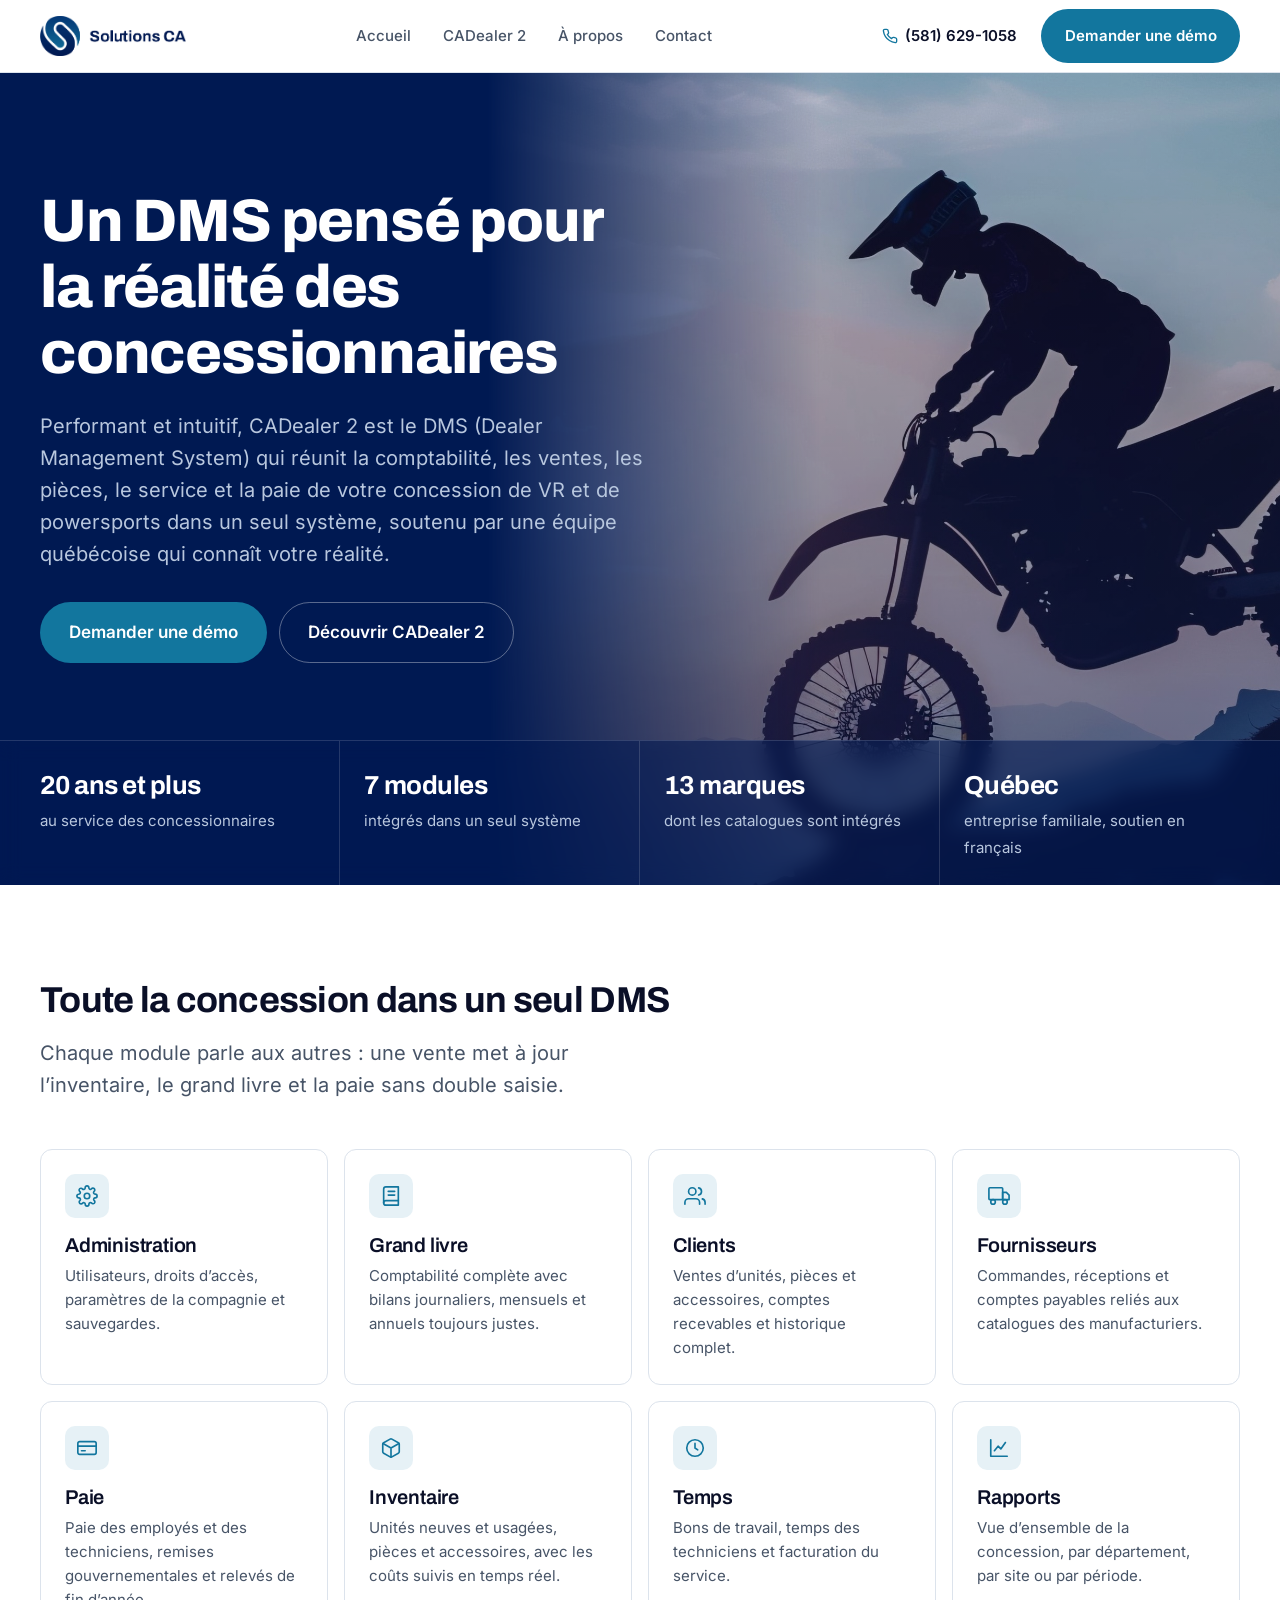
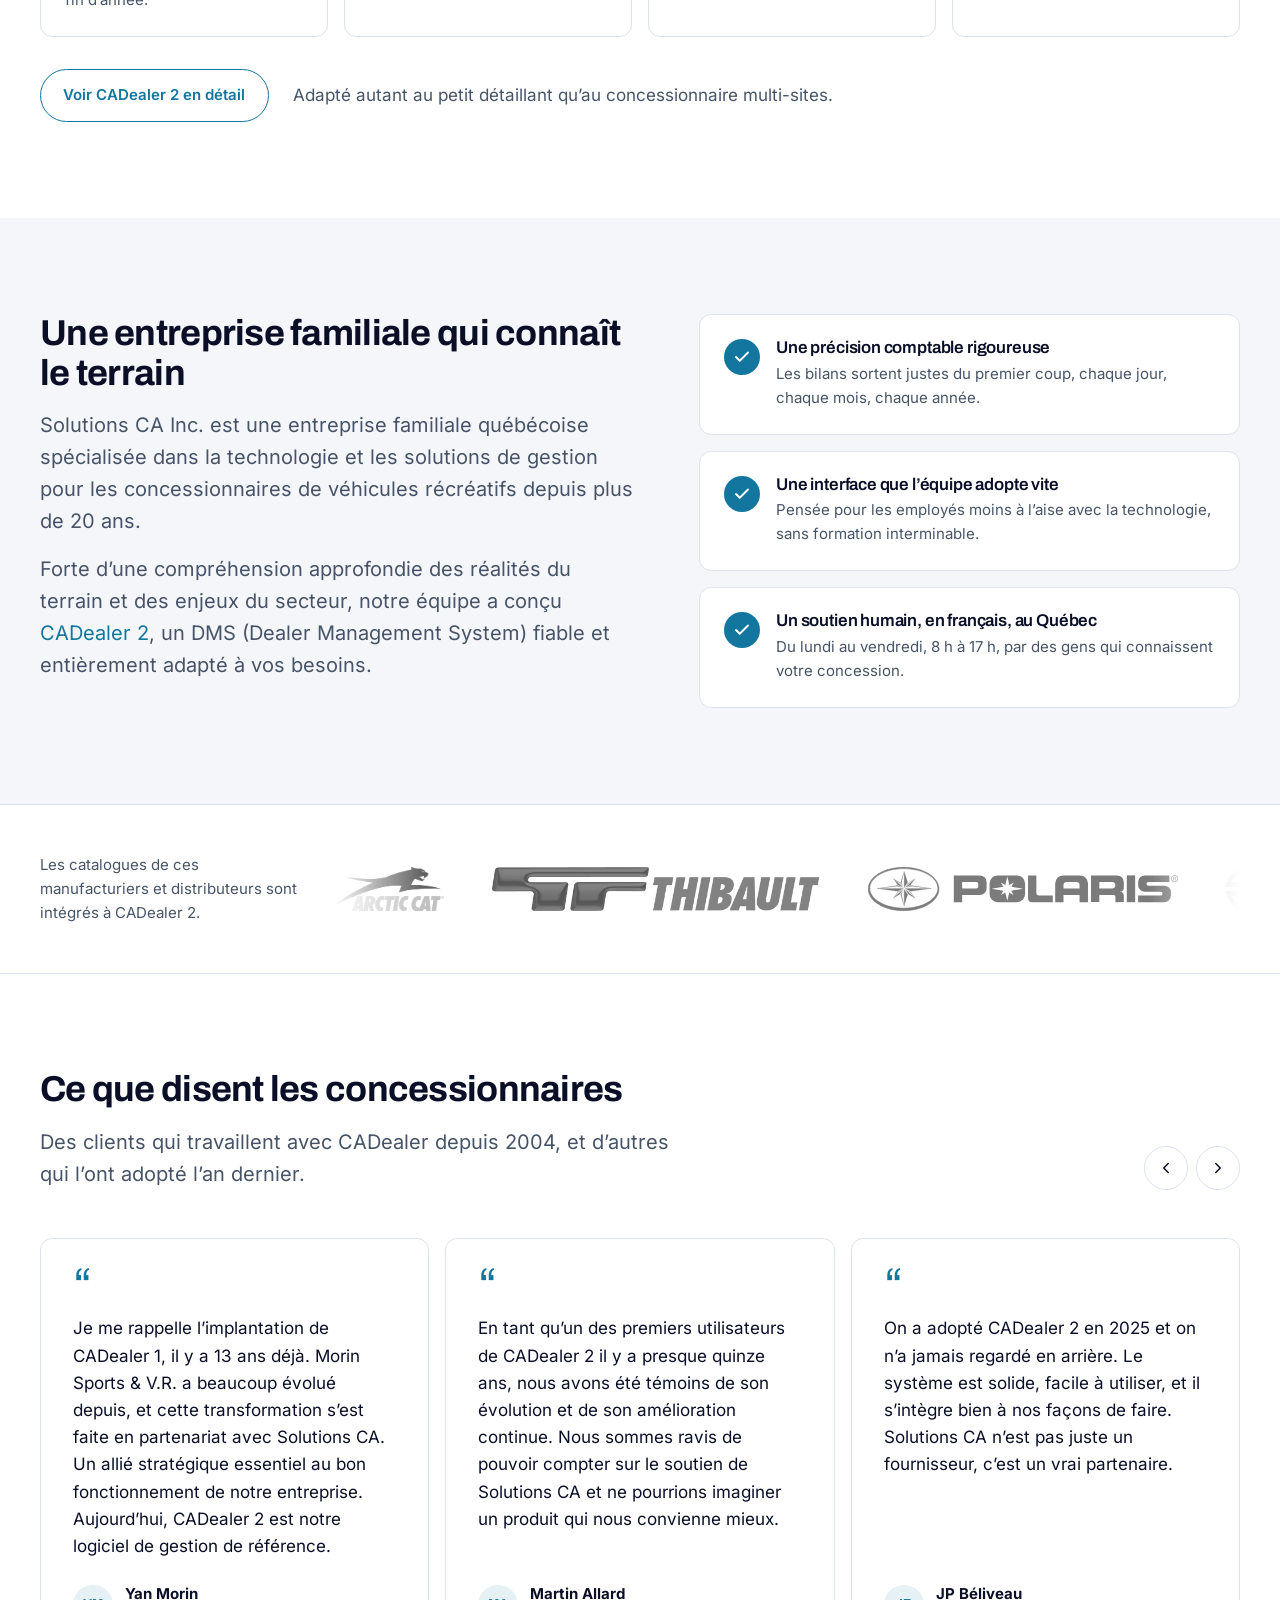
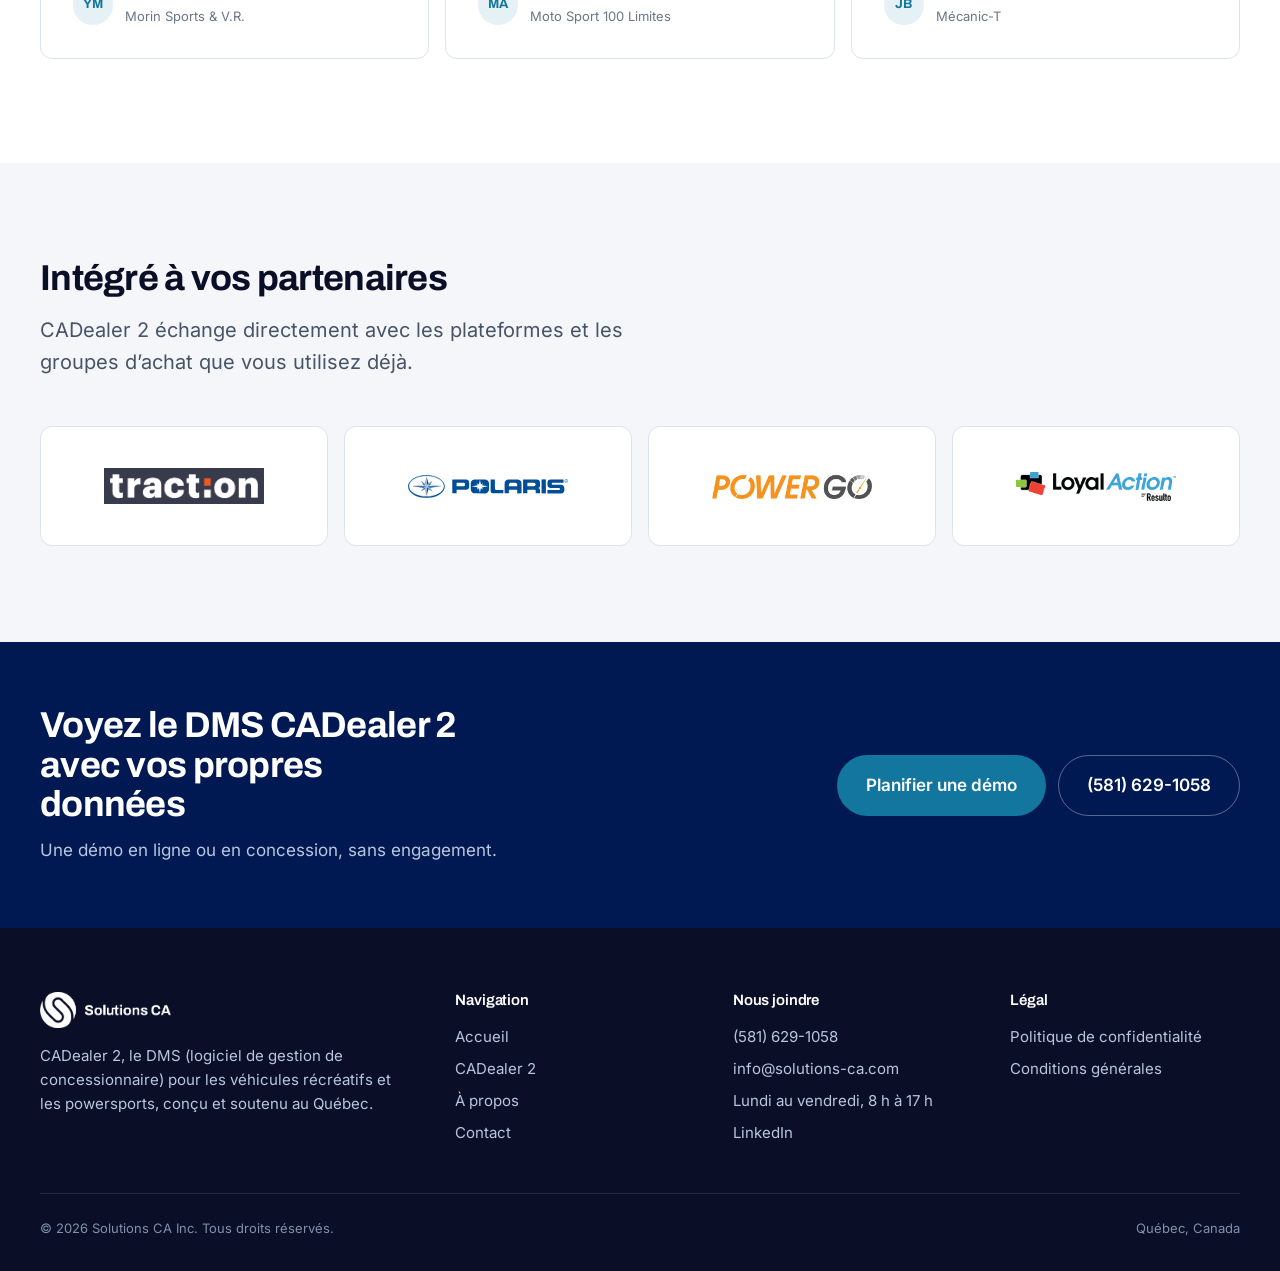
==== index.html @ a022e1af "Refonte V3 — étape 1 : fondation, header, footer, accueil Co-Authored-By: Claude Opus 5.5 (1M contex" ====
<!DOCTYPE html>
<html lang="fr">
<head>
  <meta charset="UTF-8">
  <meta name="viewport" content="width=device-width, initial-scale=1">
  <title>Solutions CA | Logiciel DMS pour concessionnaires VR et powersports</title>
  <meta name="description" content="Solutions CA offre CADealer 2, le logiciel de gestion de concessionnaire (DMS) conçu pour les concessions de véhicules récréatifs et powersports au Québec. Découvrez notre DMS CADealer 2.">
  <meta property="og:type" content="website">
  <meta property="og:locale" content="fr_CA">
  <meta property="og:site_name" content="Solutions CA">
  <meta property="og:title" content="Logiciel DMS pour concessionnaires VR et powersports | Solutions CA">
  <meta property="og:description" content="Solutions CA offre CADealer 2, le logiciel de gestion de concessionnaire (DMS) conçu pour les concessions de véhicules récréatifs et powersports au Québec.">
  <meta property="og:url" content="https://solutions-ca.com/">
  <meta property="og:image" content="https://solutions-ca.com/images/logo-couleurs.png">
  <link rel="canonical" href="https://solutions-ca.com/">
  <link rel="icon" href="/images/favicon.png" type="image/png">
  <link rel="preload" href="/components/header.html" as="fetch" crossorigin>
  <link rel="preload" href="/fonts/archivo-var.woff2" as="font" type="font/woff2" crossorigin>
  <link rel="preload" href="/fonts/inter-var.woff2" as="font" type="font/woff2" crossorigin>
  <link rel="stylesheet" href="/css/styles.css">
  <script type="application/ld+json">
  {
    "@context": "https://schema.org",
    "@type": "Organization",
    "name": "Solutions CA Inc.",
    "url": "https://solutions-ca.com",
    "logo": "https://solutions-ca.com/images/logo-couleurs.png",
    "email": "info@solutions-ca.com",
    "telephone": "+15816291058",
    "sameAs": ["https://www.linkedin.com/company/solutions-ca"],
    "contactPoint": {
      "@type": "ContactPoint",
      "telephone": "+15816291058",
      "contactType": "customer service",
      "availableLanguage": "French",
      "hoursAvailable": {
        "@type": "OpeningHoursSpecification",
        "dayOfWeek": ["Monday","Tuesday","Wednesday","Thursday","Friday"],
        "opens": "08:00",
        "closes": "17:00"
      }
    },
    "address": { "@type": "PostalAddress", "addressRegion": "QC", "addressCountry": "CA" }
  }
  </script>
</head>
<body>

<div id="header-placeholder"></div>
<script src="/js/includeHeader.js"></script>

<main>

  <!-- HERO -->
  <section class="hero">
    <div class="hero-media" aria-hidden="true"></div>
    <div class="container">
      <div class="hero-inner">
        <h1 class="hero-animate">Un DMS pensé pour la réalité des concessionnaires</h1>
        <p class="lede hero-animate">Performant et intuitif, CADealer 2 est le DMS (Dealer Management System) qui réunit la comptabilité, les ventes, les pièces, le service et la paie de votre concession de VR et de powersports dans un seul système, soutenu par une équipe québécoise qui connaît votre réalité.</p>
        <div class="hero-cta hero-animate">
          <a class="btn btn-primary btn-lg" href="/demo">Demander une démo</a>
          <a class="btn btn-ghost btn-lg" href="/cadealer2">Découvrir CADealer 2</a>
        </div>
      </div>
    </div>
    <div class="hero-facts">
      <div class="container">
        <ul>
          <li><strong>20 ans et plus</strong><span>au service des concessionnaires</span></li>
          <li><strong>7 modules</strong><span>intégrés dans un seul système</span></li>
          <li><strong>13 marques</strong><span>dont les catalogues sont intégrés</span></li>
          <li><strong>Québec</strong><span>entreprise familiale, soutien en français</span></li>
        </ul>
      </div>
    </div>
  </section>

  <!-- MODULES -->
  <section class="section" id="modules">
    <div class="container">
      <div class="section-head">
        <h2>Toute la concession dans un seul DMS</h2>
        <p>Chaque module parle aux autres : une vente met à jour l’inventaire, le grand livre et la paie sans double saisie.</p>
      </div>
      <div class="modules">
        <article class="card module">
          <div class="icon"><svg class="icon-md" viewBox="0 0 24 24" fill="none" stroke="currentColor" stroke-width="1.8" stroke-linecap="round" stroke-linejoin="round" aria-hidden="true"><circle cx="12" cy="12" r="3"/><path d="M19.4 15a1.7 1.7 0 0 0 .3 1.8l.1.1a2 2 0 1 1-2.8 2.8l-.1-.1a1.7 1.7 0 0 0-1.8-.3 1.7 1.7 0 0 0-1 1.5V21a2 2 0 1 1-4 0v-.1a1.7 1.7 0 0 0-1.1-1.5 1.7 1.7 0 0 0-1.8.3l-.1.1a2 2 0 1 1-2.8-2.8l.1-.1a1.7 1.7 0 0 0 .3-1.8 1.7 1.7 0 0 0-1.5-1H3a2 2 0 1 1 0-4h.1a1.7 1.7 0 0 0 1.5-1.1 1.7 1.7 0 0 0-.3-1.8l-.1-.1a2 2 0 1 1 2.8-2.8l.1.1a1.7 1.7 0 0 0 1.8.3H9a1.7 1.7 0 0 0 1-1.5V3a2 2 0 1 1 4 0v.1a1.7 1.7 0 0 0 1 1.5 1.7 1.7 0 0 0 1.8-.3l.1-.1a2 2 0 1 1 2.8 2.8l-.1.1a1.7 1.7 0 0 0-.3 1.8V9a1.7 1.7 0 0 0 1.5 1H21a2 2 0 1 1 0 4h-.1a1.7 1.7 0 0 0-1.5 1z"/></svg></div>
          <h3>Administration</h3>
          <p>Utilisateurs, droits d’accès, paramètres de la compagnie et sauvegardes.</p>
        </article>
        <article class="card module">
          <div class="icon"><svg class="icon-md" viewBox="0 0 24 24" fill="none" stroke="currentColor" stroke-width="1.8" stroke-linecap="round" stroke-linejoin="round" aria-hidden="true"><path d="M4 19.5A2.5 2.5 0 0 1 6.5 17H20"/><path d="M6.5 2H20v20H6.5A2.5 2.5 0 0 1 4 19.5v-15A2.5 2.5 0 0 1 6.5 2z"/><path d="M9 7h7M9 11h7"/></svg></div>
          <h3>Grand livre</h3>
          <p>Comptabilité complète avec bilans journaliers, mensuels et annuels toujours justes.</p>
        </article>
        <article class="card module">
          <div class="icon"><svg class="icon-md" viewBox="0 0 24 24" fill="none" stroke="currentColor" stroke-width="1.8" stroke-linecap="round" stroke-linejoin="round" aria-hidden="true"><path d="M17 21v-2a4 4 0 0 0-4-4H5a4 4 0 0 0-4 4v2"/><circle cx="9" cy="7" r="4"/><path d="M23 21v-2a4 4 0 0 0-3-3.9M16 3.1a4 4 0 0 1 0 7.8"/></svg></div>
          <h3>Clients</h3>
          <p>Ventes d’unités, pièces et accessoires, comptes recevables et historique complet.</p>
        </article>
        <article class="card module">
          <div class="icon"><svg class="icon-md" viewBox="0 0 24 24" fill="none" stroke="currentColor" stroke-width="1.8" stroke-linecap="round" stroke-linejoin="round" aria-hidden="true"><rect x="1" y="3" width="15" height="13" rx="1"/><path d="M16 8h4l3 3v5h-7V8z"/><circle cx="5.5" cy="18.5" r="2.5"/><circle cx="18.5" cy="18.5" r="2.5"/></svg></div>
          <h3>Fournisseurs</h3>
          <p>Commandes, réceptions et comptes payables reliés aux catalogues des manufacturiers.</p>
        </article>
        <article class="card module">
          <div class="icon"><svg class="icon-md" viewBox="0 0 24 24" fill="none" stroke="currentColor" stroke-width="1.8" stroke-linecap="round" stroke-linejoin="round" aria-hidden="true"><rect x="2" y="5" width="20" height="14" rx="2"/><path d="M2 10h20"/><path d="M6 15h4"/></svg></div>
          <h3>Paie</h3>
          <p>Paie des employés et des techniciens, remises gouvernementales et relevés de fin d’année.</p>
        </article>
        <article class="card module">
          <div class="icon"><svg class="icon-md" viewBox="0 0 24 24" fill="none" stroke="currentColor" stroke-width="1.8" stroke-linecap="round" stroke-linejoin="round" aria-hidden="true"><path d="M21 16V8a2 2 0 0 0-1-1.7l-7-4a2 2 0 0 0-2 0l-7 4A2 2 0 0 0 3 8v8a2 2 0 0 0 1 1.7l7 4a2 2 0 0 0 2 0l7-4a2 2 0 0 0 1-1.7z"/><path d="M3.3 7 12 12l8.7-5M12 22V12"/></svg></div>
          <h3>Inventaire</h3>
          <p>Unités neuves et usagées, pièces et accessoires, avec les coûts suivis en temps réel.</p>
        </article>
        <article class="card module">
          <div class="icon"><svg class="icon-md" viewBox="0 0 24 24" fill="none" stroke="currentColor" stroke-width="1.8" stroke-linecap="round" stroke-linejoin="round" aria-hidden="true"><circle cx="12" cy="12" r="9"/><path d="M12 7v5l3 2"/></svg></div>
          <h3>Temps</h3>
          <p>Bons de travail, temps des techniciens et facturation du service.</p>
        </article>
        <article class="card module">
          <div class="icon"><svg class="icon-md" viewBox="0 0 24 24" fill="none" stroke="currentColor" stroke-width="1.8" stroke-linecap="round" stroke-linejoin="round" aria-hidden="true"><path d="M3 3v18h18"/><path d="M7 15l4-5 3 3 5-7"/></svg></div>
          <h3>Rapports</h3>
          <p>Vue d’ensemble de la concession, par département, par site ou par période.</p>
        </article>
      </div>
      <div class="modules-foot">
        <a class="btn btn-outline" href="/cadealer2">Voir CADealer 2 en détail</a>
        <p>Adapté autant au petit détaillant qu’au concessionnaire multi-sites.</p>
      </div>
    </div>
  </section>

  <!-- POURQUOI -->
  <section class="section section-alt" id="pourquoi">
    <div class="container why">
      <div>
        <h2>Une entreprise familiale qui connaît le terrain</h2>
        <p class="lede">Solutions CA Inc. est une entreprise familiale québécoise spécialisée dans la technologie et les solutions de gestion pour les concessionnaires de véhicules récréatifs depuis plus de 20 ans.</p>
        <p class="lede">Forte d’une compréhension approfondie des réalités du terrain et des enjeux du secteur, notre équipe a conçu <a href="/cadealer2">CADealer 2</a>, un DMS (Dealer Management System) fiable et entièrement adapté à vos besoins.</p>
      </div>
      <ul class="why-list">
        <li class="card">
          <span class="check"><svg class="icon-sm" viewBox="0 0 24 24" fill="none" stroke="currentColor" stroke-width="2.5" stroke-linecap="round" stroke-linejoin="round" aria-hidden="true"><path d="M20 6 9 17l-5-5"/></svg></span>
          <div><h3>Une précision comptable rigoureuse</h3><p>Les bilans sortent justes du premier coup, chaque jour, chaque mois, chaque année.</p></div>
        </li>
        <li class="card">
          <span class="check"><svg class="icon-sm" viewBox="0 0 24 24" fill="none" stroke="currentColor" stroke-width="2.5" stroke-linecap="round" stroke-linejoin="round" aria-hidden="true"><path d="M20 6 9 17l-5-5"/></svg></span>
          <div><h3>Une interface que l’équipe adopte vite</h3><p>Pensée pour les employés moins à l’aise avec la technologie, sans formation interminable.</p></div>
        </li>
        <li class="card">
          <span class="check"><svg class="icon-sm" viewBox="0 0 24 24" fill="none" stroke="currentColor" stroke-width="2.5" stroke-linecap="round" stroke-linejoin="round" aria-hidden="true"><path d="M20 6 9 17l-5-5"/></svg></span>
          <div><h3>Un soutien humain, en français, au Québec</h3><p>Du lundi au vendredi, 8 h à 17 h, par des gens qui connaissent votre concession.</p></div>
        </li>
      </ul>
    </div>
  </section>

  <!-- MARQUES INTÉGRÉES -->
  <section class="brands" aria-label="Marques intégrées">
    <div class="container brands-inner">
      <p>Les catalogues de ces manufacturiers et distributeurs sont intégrés à CADealer 2.</p>
      <div class="brand-track">
        <ul>
          <li><img src="/img/arcticcat.png" alt="Arctic Cat"></li>
          <li><img src="/img/ITL.png" alt="Importation Thibault"></li>
          <li><img src="/img/Polaris4.svg" alt="Polaris"></li>
          <li><img src="/img/Kawasaki-2024-Logo-Vector.svg-.png" alt="Kawasaki"></li>
          <li><img src="/img/kimpex-logo.png" alt="Kimpex"></li>
          <li><img src="/img/Yamaha-logo.png" alt="Yamaha"></li>
          <li><img src="/img/honda-2.svg" alt="Honda"></li>
          <li><img src="/img/segway2.png" alt="Segway"></li>
          <li><img src="/img/CFMOTO_Logo.webp" alt="CFMOTO"></li>
          <li><img src="/img/Logo Armada noir.png" alt="Armada"></li>
          <li><img src="/img/suzuki-12.svg" alt="Suzuki"></li>
          <li><img src="/img/mercury3.jpg" alt="Mercury"></li>
          <li><img src="/img/Avalon logo foncé.jpg" alt="Avalon"></li>
          <!-- Duplication pour la boucle infinie -->
          <li aria-hidden="true"><img src="/img/arcticcat.png" alt=""></li>
          <li aria-hidden="true"><img src="/img/ITL.png" alt=""></li>
          <li aria-hidden="true"><img src="/img/Polaris4.svg" alt=""></li>
          <li aria-hidden="true"><img src="/img/Kawasaki-2024-Logo-Vector.svg-.png" alt=""></li>
          <li aria-hidden="true"><img src="/img/kimpex-logo.png" alt=""></li>
          <li aria-hidden="true"><img src="/img/Yamaha-logo.png" alt=""></li>
          <li aria-hidden="true"><img src="/img/honda-2.svg" alt=""></li>
          <li aria-hidden="true"><img src="/img/segway2.png" alt=""></li>
          <li aria-hidden="true"><img src="/img/CFMOTO_Logo.webp" alt=""></li>
          <li aria-hidden="true"><img src="/img/Logo Armada noir.png" alt=""></li>
          <li aria-hidden="true"><img src="/img/suzuki-12.svg" alt=""></li>
          <li aria-hidden="true"><img src="/img/mercury3.jpg" alt=""></li>
          <li aria-hidden="true"><img src="/img/Avalon logo foncé.jpg" alt=""></li>
        </ul>
      </div>
    </div>
  </section>

  <!-- TÉMOIGNAGES -->
  <section class="section" id="temoignages">
    <div class="container">
      <div class="testi-head">
        <div class="section-head">
          <h2>Ce que disent les concessionnaires</h2>
          <p>Des clients qui travaillent avec CADealer depuis 2004, et d’autres qui l’ont adopté l’an dernier.</p>
        </div>
        <div class="testi-nav">
          <button type="button" data-testi-dir="-1" aria-label="Témoignages précédents"><svg class="icon-sm" viewBox="0 0 24 24" fill="none" stroke="currentColor" stroke-width="2" stroke-linecap="round" stroke-linejoin="round" aria-hidden="true"><path d="m15 18-6-6 6-6"/></svg></button>
          <button type="button" data-testi-dir="1" aria-label="Témoignages suivants"><svg class="icon-sm" viewBox="0 0 24 24" fill="none" stroke="currentColor" stroke-width="2" stroke-linecap="round" stroke-linejoin="round" aria-hidden="true"><path d="m9 18 6-6-6-6"/></svg></button>
        </div>
      </div>
      <div class="testi-track" id="testiTrack">
        <article class="card testi">
          <blockquote>Je me rappelle l’implantation de CADealer 1, il y a 13 ans déjà. Morin Sports & V.R. a beaucoup évolué depuis, et cette transformation s’est faite en partenariat avec Solutions CA. Un allié stratégique essentiel au bon fonctionnement de notre entreprise. Aujourd’hui, CADealer 2 est notre logiciel de gestion de référence.</blockquote>
          <footer><span class="avatar">YM</span><cite><strong>Yan Morin</strong><span>Morin Sports & V.R.</span></cite></footer>
        </article>
        <article class="card testi">
          <blockquote>En tant qu’un des premiers utilisateurs de CADealer 2 il y a presque quinze ans, nous avons été témoins de son évolution et de son amélioration continue. Nous sommes ravis de pouvoir compter sur le soutien de Solutions CA et ne pourrions imaginer un produit qui nous convienne mieux.</blockquote>
          <footer><span class="avatar">MA</span><cite><strong>Martin Allard</strong><span>Moto Sport 100 Limites</span></cite></footer>
        </article>
        <article class="card testi">
          <blockquote>On a adopté CADealer 2 en 2025 et on n’a jamais regardé en arrière. Le système est solide, facile à utiliser, et il s’intègre bien à nos façons de faire. Solutions CA n’est pas juste un fournisseur, c’est un vrai partenaire.</blockquote>
          <footer><span class="avatar">JB</span><cite><strong>JP Béliveau</strong><span>Mécanic-T</span></cite></footer>
        </article>
        <article class="card testi">
          <blockquote>Le logiciel est super intuitif, même pour les employés moins à l’aise avec la techno. Tout le monde l’a adopté rapidement. Ça roule bien depuis. Pierre est vraiment présent quand on a une question.</blockquote>
          <footer><span class="avatar">OT</span><cite><strong>Olivier Tardif</strong><span>Sport Tardif Inc.</span></cite></footer>
        </article>
        <article class="card testi">
          <blockquote>Depuis 2004, nous utilisons la gamme de produits CADealer pour notre entreprise. Solutions CA s’est avéré être un partenaire fiable et efficace sur lequel nous pouvons compter.</blockquote>
          <footer><span class="avatar">RM</span><cite><strong>René Montreuil</strong><span>RM Motosport</span></cite></footer>
        </article>
        <article class="card testi">
          <blockquote>On a fait le switch vers CADealer 2 en 2018 et on ne regrette pas une seconde. C’est un logiciel qui suit le rythme de notre entreprise et qui nous aide à rester organisés au quotidien. Pierre et son équipe sont toujours là pour nous.</blockquote>
          <footer><span class="avatar">MV</span><cite><strong>Michael Voyer</strong><span>Performance Voyer</span></cite></footer>
        </article>
        <article class="card testi">
          <blockquote>J’ai connu plusieurs systèmes avant, mais CADealer 2, c’est vraiment un des plus complets. L’implantation s’est faite en douceur et le soutien de Solutions CA a été excellent du début à la fin.</blockquote>
          <footer><span class="avatar">NG</span><cite><strong>Nathalie Gagné</strong><span>Coaticook Sports</span></cite></footer>
        </article>
        <article class="card testi">
          <blockquote>Depuis notre achat de cette concession en 2015, nous avons choisi CADealer 2. Nous sommes heureux d’avoir fait ce choix. C’est un logiciel intuitif avec lequel nous apprécions travailler au quotidien.</blockquote>
          <footer><span class="avatar">LV</span><cite><strong>Luce Vachon</strong><span>Beauce Sports 2015 Inc.</span></cite></footer>
        </article>
      </div>
    </div>
  </section>

  <!-- PARTENAIRES -->
  <section class="section section-alt" id="partenaires">
    <div class="container">
      <div class="section-head">
        <h2>Intégré à vos partenaires</h2>
        <p>CADealer 2 échange directement avec les plateformes et les groupes d’achat que vous utilisez déjà.</p>
      </div>
      <div class="partners">
        <a class="card partner" href="https://www.tractiondk.com/" target="_blank" rel="noopener noreferrer"><img src="/partenaires/Logo Traction.1.png" alt="Traction DK"></a>
        <a class="card partner" href="https://www.polaris.com/fr-ca/off-road/" target="_blank" rel="noopener noreferrer"><img src="/img/Polaris4.svg" alt="Polaris"></a>
        <a class="card partner" href="https://www.powergo.ca/fr/" target="_blank" rel="noopener noreferrer"><img src="/partenaires/logo powergo.png" alt="Power Go"></a>
        <a class="card partner" href="https://www.loyalaction.com/fr/" target="_blank" rel="noopener noreferrer"><img src="/partenaires/logo-loyalaction.png" alt="LoyalAction"></a>
      </div>
    </div>
  </section>

  <!-- BANDE D'APPEL -->
  <section class="cta-band">
    <div class="container cta-inner">
      <div>
        <h2>Voyez le DMS CADealer 2 avec vos propres données</h2>
        <p>Une démo en ligne ou en concession, sans engagement.</p>
      </div>
      <div class="cta-actions">
        <a class="btn btn-primary btn-lg" href="/demo">Planifier une démo</a>
        <a class="btn btn-ghost btn-lg" href="tel:+15816291058">(581) 629-1058</a>
      </div>
    </div>
  </section>

</main>

<div id="footer-placeholder"></div>
<script src="/js/includeFooter.js"></script>
<script src="/js/home.js" defer></script>

</body>
</html>
---- css/styles.css ----
/* =====================================================================
   Solutions CA — styles.css (V3)
   Un seul fichier, organisé en couches :
   1. Tokens   2. Base   3. Composants partagés   4. Header / Footer
   5. Accueil  6. (pages suivantes ajoutées étape par étape)
   Règle de couleur : marine = texte et bandes sombres ; teal = l'unique
   accent (CTA, liens, icônes). Pas d'autre couleur d'accent.
   ===================================================================== */

@import url('../fonts/archivo.css');
@import url('../fonts/inter.css');

/* ───────────── 1. TOKENS ───────────── */
:root {
  /* Marque */
  --navy:        #001952;
  --navy-deep:   #0A0F27;
  --teal:        #12769E;
  --teal-hover:  #0E5F80;
  --teal-soft:   #E6F1F6;

  /* Neutres */
  --bg:          #ffffff;
  --bg-alt:      #F4F6F9;
  --surface:     #ffffff;
  --line:        #DCE3EC;
  --text:        #0A0F27;
  --text-2:      #475467;
  --text-3:      #6B7686;
  --on-dark:     #ffffff;
  --on-dark-2:   #B8C7DE;
  --on-dark-3:   #7F90AE;

  /* États (formulaires, étape demo/contact) */
  --error:       #B42318;
  --error-bg:    #FEF3F2;
  --success:     #067647;
  --success-bg:  #ECFDF3;

  /* Typographie — Archivo = titres, Inter = corps */
  --font-display: "Archivo", "Inter", "Segoe UI", sans-serif;
  --font-body:    "Inter", "Segoe UI", -apple-system, BlinkMacSystemFont, sans-serif;

  --text-xs:  0.8125rem;
  --text-sm:  0.9375rem;
  --text-md:  1.0625rem;
  --text-lg:  1.25rem;
  --text-xl:  1.625rem;
  --text-2xl: 2.25rem;
  --text-3xl: clamp(2.5rem, 5vw, 3.75rem);

  /* Espacement */
  --space-1: 0.25rem;  --space-2: 0.5rem;  --space-3: 0.75rem; --space-4: 1rem;
  --space-6: 1.5rem;   --space-8: 2rem;    --space-10: 2.5rem; --space-12: 3rem;
  --space-16: 4rem;    --space-24: 6rem;

  /* Formes */
  --radius-sm: 6px; --radius-md: 12px; --radius-lg: 20px; --radius-pill: 999px;
  --shadow-card: 0 1px 2px rgba(10,15,39,.04), 0 8px 24px -12px rgba(0,25,82,.18);

  --container: 1200px;
  --header-h: 72px;
}

/* ───────────── 2. BASE ───────────── */
*, *::before, *::after { box-sizing: border-box; }
html { scroll-padding-top: var(--header-h); scroll-behavior: smooth; }
body {
  margin: 0;
  background: var(--bg);
  color: var(--text);
  font-family: var(--font-body);
  font-size: var(--text-md);
  line-height: 1.6;
  -webkit-font-smoothing: antialiased;
}
h1, h2, h3, h4 { font-family: var(--font-display); line-height: 1.1; letter-spacing: -0.02em; margin: 0; color: var(--text); }
h1 { font-size: var(--text-3xl); font-weight: 800; }
h2 { font-size: var(--text-2xl); font-weight: 700; }
h3 { font-size: var(--text-lg); font-weight: 600; letter-spacing: -0.01em; }
p  { margin: 0; }
a  { color: var(--teal); text-decoration: none; }
a:hover { color: var(--teal-hover); }
img { max-width: 100%; height: auto; display: block; }
ul  { margin: 0; padding: 0; list-style: none; }
button, input, select, textarea { font: inherit; }
button { cursor: pointer; }
:focus-visible { outline: 3px solid var(--teal); outline-offset: 3px; border-radius: var(--radius-sm); }

@media (prefers-reduced-motion: reduce) {
  html { scroll-behavior: auto; }
  *, *::before, *::after { animation-duration: 0.01ms !important; animation-iteration-count: 1 !important; transition-duration: 0.01ms !important; }
}

/* ───────────── 3. COMPOSANTS PARTAGÉS ───────────── */
.container { width: min(var(--container), 100% - 2.5rem); margin-inline: auto; }
.section { padding-block: var(--space-24); }
.section-alt { background: var(--bg-alt); }
.section-head { max-width: 640px; margin-bottom: var(--space-12); }
.section-head p { color: var(--text-2); font-size: var(--text-lg); margin-top: var(--space-4); }
.lede { color: var(--text-2); font-size: var(--text-lg); }
.lede + .lede { margin-top: var(--space-4); }

/* Icône générique (SVG inline, 1 couleur = currentColor) */
.icon-xs { width: 16px; height: 16px; }
.icon-sm { width: 18px; height: 18px; }
.icon-md { width: 22px; height: 22px; }

/* Boutons */
.btn {
  display: inline-flex; align-items: center; justify-content: center; gap: .5rem;
  padding: .85rem 1.4rem;
  border-radius: var(--radius-pill);
  font-weight: 600; font-size: var(--text-sm);
  border: 1.5px solid transparent;
  white-space: nowrap;
  transition: background-color .15s, border-color .15s, color .15s, transform .15s;
}
.btn:active { transform: translateY(1px); }
.btn-lg { padding: 1rem 1.75rem; font-size: var(--text-md); }
.btn-primary { background: var(--teal); color: #fff; }
.btn-primary:hover { background: var(--teal-hover); color: #fff; }
.btn-outline { background: transparent; color: var(--teal); border-color: var(--teal); }
.btn-outline:hover { background: var(--teal-soft); color: var(--teal-hover); }
/* Sur fond sombre */
.btn-ghost { background: transparent; color: var(--on-dark); border-color: rgba(255,255,255,.35); }
.btn-ghost:hover { border-color: #fff; color: #fff; background: rgba(255,255,255,.08); }

/* Carte de base */
.card {
  background: var(--surface);
  border: 1px solid var(--line);
  border-radius: var(--radius-md);
  padding: var(--space-6);
}

/* ───────────── 4. HEADER ───────────── */
/* Réserve la hauteur tant que includeHeader.js n'a pas injecté le header :
   évite le saut de mise en page à l'arrivée. */
#header-placeholder { min-height: var(--header-h); }

.site-header {
  position: sticky; top: 0; z-index: 50;
  background: rgba(255,255,255,.88);
  backdrop-filter: blur(12px); -webkit-backdrop-filter: blur(12px);
  border-bottom: 1px solid var(--line);
}
.header-inner { height: var(--header-h); display: flex; align-items: center; justify-content: space-between; gap: var(--space-6); }
.logo img { height: 40px; width: auto; }
.nav { display: flex; align-items: center; gap: var(--space-8); }
.nav a { color: var(--text-2); font-weight: 500; font-size: var(--text-sm); }
.nav a:hover, .nav a[aria-current="page"] { color: var(--text); }
.header-actions { display: flex; align-items: center; gap: var(--space-6); }
.phone { color: var(--text); font-weight: 600; font-size: var(--text-sm); display: inline-flex; align-items: center; gap: .45rem; }
.phone svg { color: var(--teal); }
.menu-btn {
  display: none; align-items: center; justify-content: center;
  width: 42px; height: 42px;
  background: none; border: 1px solid var(--line); border-radius: var(--radius-sm); color: var(--text);
}
.menu-btn svg { width: 22px; height: 22px; }
.menu-btn .icon-close { display: none; }
.site-header.open .menu-btn .icon-open { display: none; }
.site-header.open .menu-btn .icon-close { display: block; }

@media (max-width: 960px) {
  .nav, .phone { display: none; }
  .menu-btn { display: inline-flex; }
  .site-header.open .nav {
    display: flex; flex-direction: column; align-items: stretch; gap: 0;
    position: absolute; left: 0; right: 0; top: 100%;
    background: var(--bg); border-bottom: 1px solid var(--line);
    padding: var(--space-2) 0;
  }
  .site-header.open .nav a { padding: .9rem 1.25rem; border-bottom: 1px solid var(--line); }
  .site-header.open .nav a:last-child { border-bottom: 0; }
  .header-actions .btn { padding: .7rem 1.1rem; }
}
@media (max-width: 420px) {
  .header-actions .btn-label-long { display: none; }
}
@media (min-width: 421px) {
  .header-actions .btn-label-short { display: none; }
}

/* ───────────── 4. FOOTER ───────────── */
.site-footer { background: var(--navy-deep); color: var(--on-dark-2); padding: var(--space-16) 0 var(--space-8); font-size: var(--text-sm); }
.footer-grid { display: grid; grid-template-columns: 1.6fr 1fr 1fr 1fr; gap: var(--space-12); }
.footer-grid img { height: 36px; width: auto; margin-bottom: var(--space-4); }
.footer-grid h3 { color: #fff; font-size: var(--text-sm); font-weight: 600; margin-bottom: var(--space-4); }
.footer-grid li + li { margin-top: var(--space-2); }
.footer-grid a { color: var(--on-dark-2); }
.footer-grid a:hover { color: #fff; }
.footer-bottom {
  margin-top: var(--space-12); padding-top: var(--space-6);
  border-top: 1px solid rgba(255,255,255,.1);
  display: flex; justify-content: space-between; gap: var(--space-4); flex-wrap: wrap;
  color: var(--on-dark-3); font-size: var(--text-xs);
}
@media (max-width: 960px) { .footer-grid { grid-template-columns: 1fr 1fr; gap: var(--space-8); } }
@media (max-width: 520px) { .footer-grid { grid-template-columns: 1fr; } }

/* ───────────── 5. ACCUEIL — HERO ───────────── */
.hero { position: relative; background: var(--navy); color: var(--on-dark); overflow: hidden; }
.hero-media {
  position: absolute; inset: 0 0 0 auto; width: 62%;
  background-image: url('../illustrations/motodroite2.JPG');
  background-size: cover; background-position: 70% center;
  -webkit-mask-image: linear-gradient(to right, transparent 0%, #000 42%);
          mask-image: linear-gradient(to right, transparent 0%, #000 42%);
  opacity: .92;
}
.hero-media::after { content: ""; position: absolute; inset: 0; background: linear-gradient(180deg, rgba(0,25,82,.15), rgba(0,25,82,.55)); }
.hero-inner { position: relative; z-index: 1; padding: clamp(4.5rem, 9vw, 8rem) 0 clamp(3rem, 6vw, 5rem); max-width: 620px; }
.hero h1 { color: #fff; }
.hero p.lede { color: var(--on-dark-2); margin-top: var(--space-6); max-width: 54ch; }
.hero-cta { display: flex; flex-wrap: wrap; gap: var(--space-3); margin-top: var(--space-8); }

/* Seule animation non déclenchée par l'utilisateur sur tout le site : l'entrée du hero. */
.hero-animate { opacity: 0; transform: translateY(14px); animation: rise .7s cubic-bezier(.2,.7,.2,1) forwards; }
.hero-animate:nth-child(2) { animation-delay: .1s; }
.hero-animate:nth-child(3) { animation-delay: .2s; }
@keyframes rise { to { opacity: 1; transform: none; } }

.hero-facts {
  position: relative; z-index: 1;
  border-top: 1px solid rgba(255,255,255,.14);
  background: rgba(0,25,82,.55);
  backdrop-filter: blur(10px); -webkit-backdrop-filter: blur(10px);
}
.hero-facts ul { display: grid; grid-template-columns: repeat(4, 1fr); }
.hero-facts li { padding: var(--space-6) var(--space-6) var(--space-6) 0; border-right: 1px solid rgba(255,255,255,.14); }
.hero-facts li + li { padding-left: var(--space-6); }
.hero-facts li:last-child { border-right: 0; }
.hero-facts strong { display: block; font-family: var(--font-display); font-size: var(--text-xl); font-weight: 700; letter-spacing: -0.02em; color: #fff; }
.hero-facts span { color: var(--on-dark-2); font-size: var(--text-sm); }

@media (max-width: 960px) {
  .hero-media {
    width: 100%; opacity: .5;
    -webkit-mask-image: linear-gradient(to bottom, transparent 20%, #000 70%);
            mask-image: linear-gradient(to bottom, transparent 20%, #000 70%);
  }
  .hero-facts ul { grid-template-columns: repeat(2, 1fr); }
  .hero-facts li { border-right: 0; border-bottom: 1px solid rgba(255,255,255,.14); padding-left: 0 !important; }
  .hero-facts li:nth-last-child(-n+2) { border-bottom: 0; }
}

/* ───────────── 5. ACCUEIL — MODULES ───────────── */
.modules { display: grid; grid-template-columns: repeat(4, 1fr); gap: var(--space-4); }
.module { transition: border-color .15s; }
.module:hover { border-color: var(--teal); }
.module .icon { width: 44px; height: 44px; border-radius: 10px; background: var(--teal-soft); color: var(--teal); display: grid; place-items: center; margin-bottom: var(--space-4); }
.module p { color: var(--text-2); font-size: var(--text-sm); margin-top: var(--space-2); }
.modules-foot { margin-top: var(--space-8); display: flex; align-items: center; gap: var(--space-6); flex-wrap: wrap; }
.modules-foot p { color: var(--text-2); }
@media (max-width: 960px) { .modules { grid-template-columns: repeat(2, 1fr); } }
@media (max-width: 520px) { .modules { grid-template-columns: 1fr; } }

/* ───────────── 5. ACCUEIL — POURQUOI ───────────── */
.why { display: grid; grid-template-columns: 1.1fr 1fr; gap: var(--space-16); align-items: start; }
.why h2 + .lede { margin-top: var(--space-4); }
.why-list { display: grid; gap: var(--space-4); }
.why-list li { display: grid; grid-template-columns: 36px 1fr; gap: var(--space-4); }
.why-list .check { width: 36px; height: 36px; border-radius: 50%; background: var(--teal); color: #fff; display: grid; place-items: center; }
.why-list h3 { font-size: var(--text-md); }
.why-list p { color: var(--text-2); font-size: var(--text-sm); margin-top: var(--space-1); }
@media (max-width: 960px) { .why { grid-template-columns: 1fr; gap: var(--space-10); } }

/* ───────────── 5. ACCUEIL — MARQUES (défilement) ───────────── */
.brands { padding-block: var(--space-12); border-top: 1px solid var(--line); border-bottom: 1px solid var(--line); }
.brands-inner { display: grid; grid-template-columns: 260px 1fr; gap: var(--space-8); align-items: center; }
.brands-inner p { color: var(--text-2); font-size: var(--text-sm); }
.brand-track {
  overflow: hidden;
  -webkit-mask-image: linear-gradient(to right, transparent, #000 10%, #000 90%, transparent);
          mask-image: linear-gradient(to right, transparent, #000 10%, #000 90%, transparent);
}
.brand-track ul { display: flex; align-items: center; gap: var(--space-12); width: max-content; animation: marquee 48s linear infinite; }
.brand-track img { height: 44px; width: auto; filter: grayscale(100%); opacity: .7; transition: filter .2s, opacity .2s; }
.brand-track img:hover { filter: none; opacity: 1; }
@keyframes marquee { to { transform: translateX(-50%); } }
@media (max-width: 960px) { .brands-inner { grid-template-columns: 1fr; } }
@media (prefers-reduced-motion: reduce) { .brand-track ul { animation: none; flex-wrap: wrap; width: auto; } .brand-track { mask-image: none; -webkit-mask-image: none; } }

/* ───────────── 5. ACCUEIL — TÉMOIGNAGES ───────────── */
.testi-head { display: flex; justify-content: space-between; align-items: flex-end; gap: var(--space-8); margin-bottom: var(--space-12); }
.testi-head .section-head { margin-bottom: 0; }
.testi-nav { display: flex; gap: var(--space-2); flex-shrink: 0; }
.testi-nav button {
  width: 44px; height: 44px; border-radius: 50%;
  border: 1px solid var(--line); background: var(--surface); color: var(--text);
  display: grid; place-items: center;
  transition: border-color .15s, color .15s;
}
.testi-nav button:hover { border-color: var(--teal); color: var(--teal); }
.testi-track {
  display: grid; grid-auto-flow: column;
  grid-auto-columns: calc((100% - 2 * var(--space-4)) / 3);
  gap: var(--space-4);
  overflow-x: auto; scroll-snap-type: x mandatory;
  scrollbar-width: none; padding-bottom: var(--space-2);
}
.testi-track::-webkit-scrollbar { display: none; }
.testi { scroll-snap-align: start; padding: var(--space-8); display: flex; flex-direction: column; gap: var(--space-6); }
.testi blockquote { margin: 0; font-size: var(--text-md); color: var(--text); flex: 1; }
.testi blockquote::before { content: "“"; display: block; font-family: var(--font-display); font-size: 3rem; line-height: .6; color: var(--teal); margin-bottom: var(--space-4); }
.testi footer { display: flex; align-items: center; gap: var(--space-3); }
.testi .avatar { width: 40px; height: 40px; border-radius: 50%; background: var(--teal-soft); color: var(--teal); font-family: var(--font-display); font-weight: 700; font-size: var(--text-xs); display: grid; place-items: center; }
.testi cite { font-style: normal; display: block; line-height: 1.3; }
.testi cite strong { display: block; font-size: var(--text-sm); }
.testi cite span { color: var(--text-3); font-size: var(--text-xs); }
@media (max-width: 960px) { .testi-track { grid-auto-columns: calc((100% - var(--space-4)) / 2); } }
@media (max-width: 640px) { .testi-track { grid-auto-columns: 88%; } .testi-head { flex-direction: column; align-items: flex-start; } }

/* ───────────── 5. ACCUEIL — PARTENAIRES ───────────── */
.partners { display: grid; grid-template-columns: repeat(4, 1fr); gap: var(--space-4); }
.partner { display: flex; align-items: center; justify-content: center; min-height: 120px; padding: var(--space-6); transition: border-color .15s; }
.partner:hover { border-color: var(--teal); }
.partner img { max-height: 56px; width: auto; max-width: 160px; }
@media (max-width: 640px) { .partners { grid-template-columns: repeat(2, 1fr); } }

/* ───────────── 5. ACCUEIL — BANDE D'APPEL ───────────── */
.cta-band { background: var(--navy); color: var(--on-dark); padding-block: var(--space-16); }
.cta-inner { display: flex; align-items: center; justify-content: space-between; gap: var(--space-8); flex-wrap: wrap; }
.cta-band h2 { color: #fff; max-width: 20ch; }
.cta-band p { color: var(--on-dark-2); margin-top: var(--space-3); }
.cta-actions { display: flex; gap: var(--space-3); flex-wrap: wrap; }
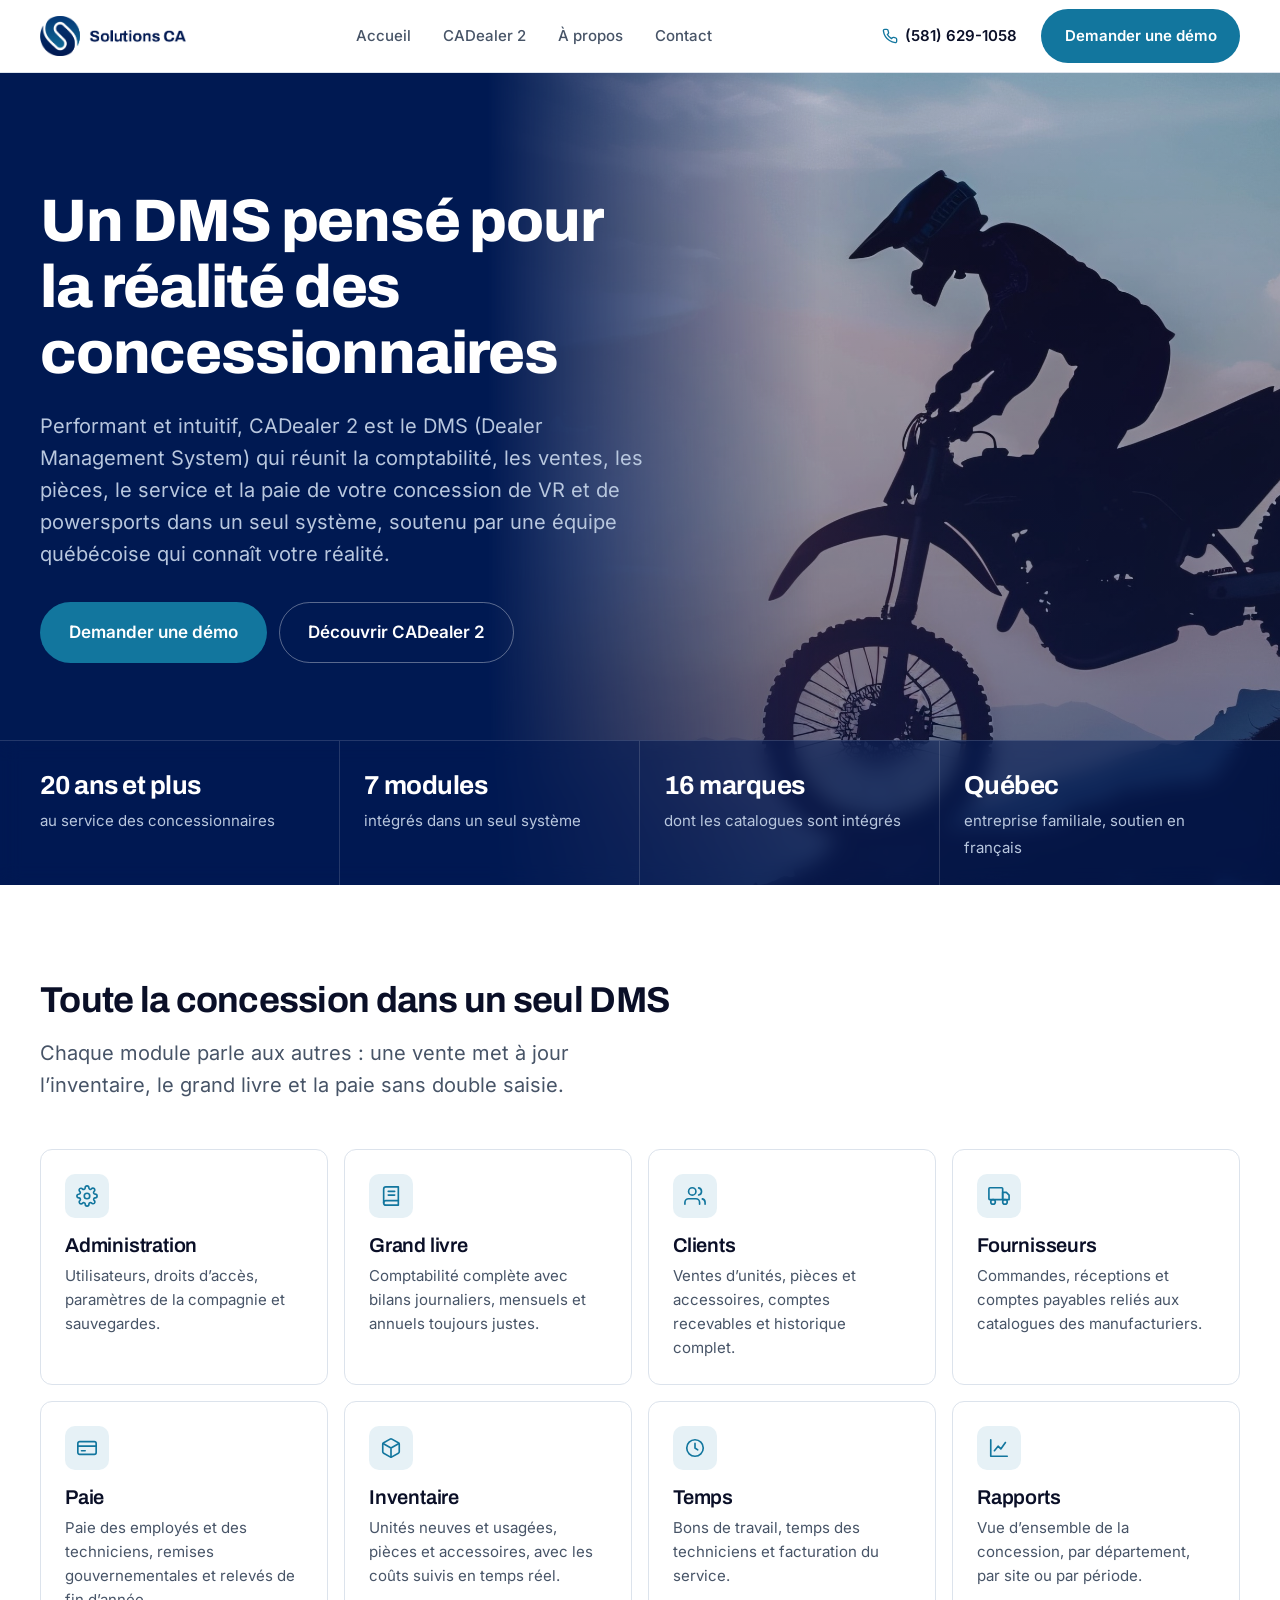
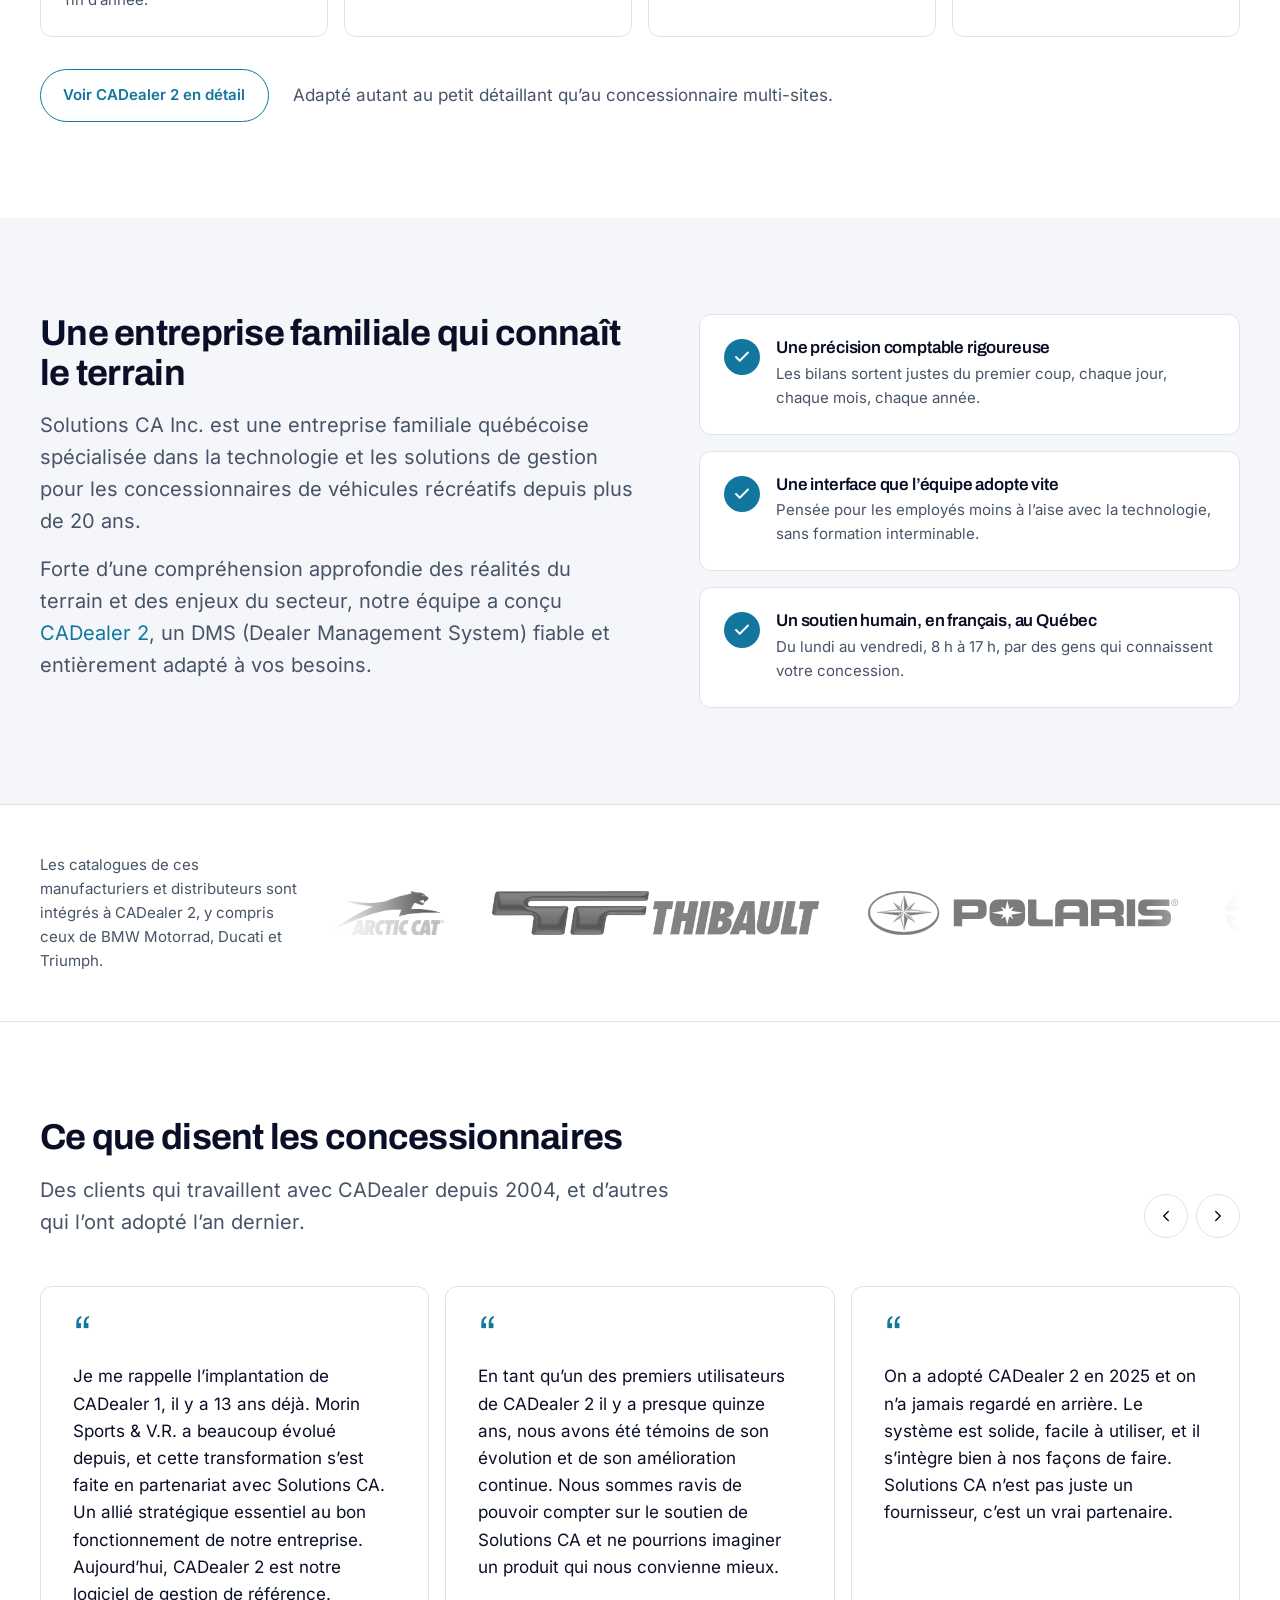
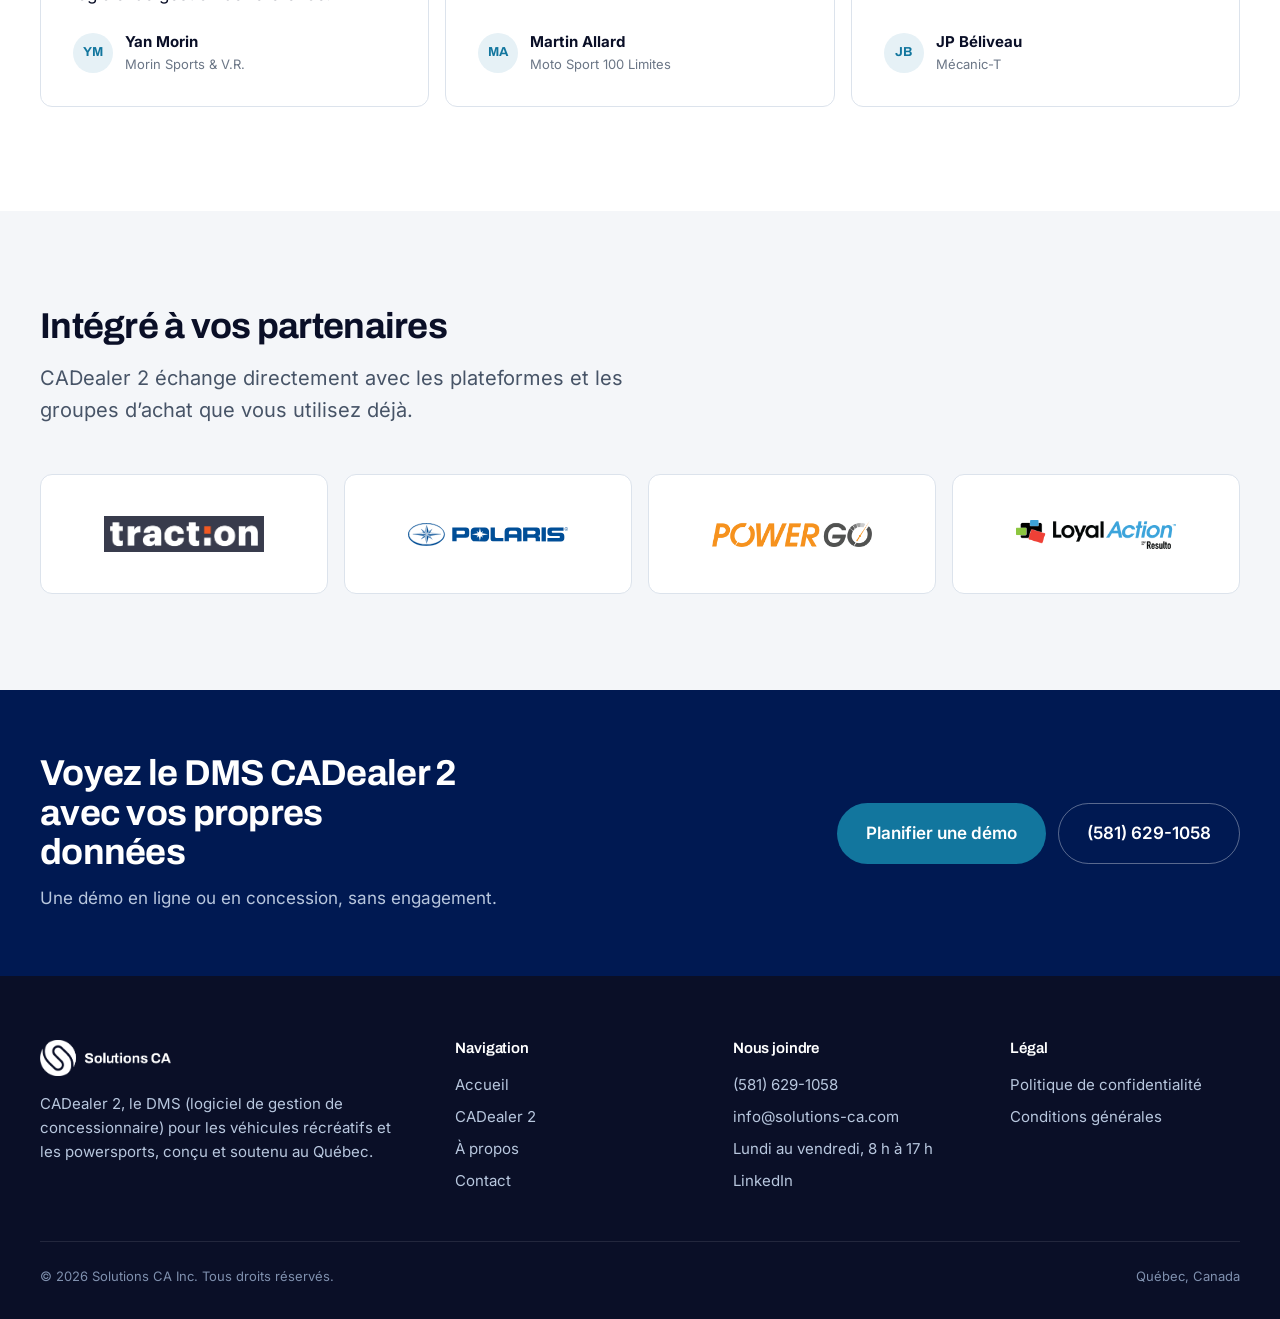
==== commit bb79ba36: "Ajout BMW, Ducati et Triumph aux catalogues intégrés; photo VTT dans la section F&I Co-Authored-By: " ====
--- a/index.html
+++ b/index.html
@@ -69,7 +69,7 @@
         <ul>
           <li><strong>20 ans et plus</strong><span>au service des concessionnaires</span></li>
           <li><strong>7 modules</strong><span>intégrés dans un seul système</span></li>
-          <li><strong>13 marques</strong><span>dont les catalogues sont intégrés</span></li>
+          <li><strong>16 marques</strong><span>dont les catalogues sont intégrés</span></li>
           <li><strong>Québec</strong><span>entreprise familiale, soutien en français</span></li>
         </ul>
       </div>
@@ -160,7 +160,7 @@
   <!-- MARQUES INTÉGRÉES -->
   <section class="brands" aria-label="Marques intégrées">
     <div class="container brands-inner">
-      <p>Les catalogues de ces manufacturiers et distributeurs sont intégrés à CADealer 2.</p>
+      <p>Les catalogues de ces manufacturiers et distributeurs sont intégrés à CADealer 2, y compris ceux de BMW Motorrad, Ducati et Triumph.</p>
       <div class="brand-track">
         <ul>
           <li><img src="/img/arcticcat.png" alt="Arctic Cat"></li>
@@ -176,6 +176,9 @@
           <li><img src="/img/suzuki-12.svg" alt="Suzuki"></li>
           <li><img src="/img/mercury3.jpg" alt="Mercury"></li>
           <li><img src="/img/Avalon logo foncé.jpg" alt="Avalon"></li>
+          <li><img src="/img/BMW.svg.webp" alt="BMW Motorrad"></li>
+          <li><img src="/img/ducati.png" alt="Ducati"></li>
+          <li><img src="/img/Triumph-Logo.png" alt="Triumph"></li>
           <!-- Duplication pour la boucle infinie -->
           <li aria-hidden="true"><img src="/img/arcticcat.png" alt=""></li>
           <li aria-hidden="true"><img src="/img/ITL.png" alt=""></li>
@@ -190,6 +193,9 @@
           <li aria-hidden="true"><img src="/img/suzuki-12.svg" alt=""></li>
           <li aria-hidden="true"><img src="/img/mercury3.jpg" alt=""></li>
           <li aria-hidden="true"><img src="/img/Avalon logo foncé.jpg" alt=""></li>
+          <li aria-hidden="true"><img src="/img/BMW.svg.webp" alt=""></li>
+          <li aria-hidden="true"><img src="/img/ducati.png" alt=""></li>
+          <li aria-hidden="true"><img src="/img/Triumph-Logo.png" alt=""></li>
         </ul>
       </div>
     </div>
--- a/css/styles.css
+++ b/css/styles.css
@@ -2,7 +2,7 @@
    Solutions CA — styles.css (V3)
    Un seul fichier, organisé en couches :
    1. Tokens   2. Base   3. Composants partagés   4. Header / Footer
-   5. Accueil  6. (pages suivantes ajoutées étape par étape)
+   5. Accueil  6. CADealer 2  7. (pages suivantes ajoutées étape par étape)
    Règle de couleur : marine = texte et bandes sombres ; teal = l'unique
    accent (CTA, liens, icônes). Pas d'autre couleur d'accent.
    ===================================================================== */
@@ -136,11 +136,13 @@
 
 /* ───────────── 4. HEADER ───────────── */
 /* Réserve la hauteur tant que includeHeader.js n'a pas injecté le header :
-   évite le saut de mise en page à l'arrivée. */
-#header-placeholder { min-height: var(--header-h); }
+   évite le saut de mise en page à l'arrivée.
+   Le sticky est sur le placeholder et non sur .site-header : un élément sticky
+   ne colle que dans les limites de son parent, ici de la même hauteur que lui. */
+#header-placeholder { min-height: var(--header-h); position: sticky; top: 0; z-index: 50; }
 
 .site-header {
-  position: sticky; top: 0; z-index: 50;
+  position: relative;
   background: rgba(255,255,255,.88);
   backdrop-filter: blur(12px); -webkit-backdrop-filter: blur(12px);
   border-bottom: 1px solid var(--line);
@@ -220,6 +222,7 @@
 .hero-animate { opacity: 0; transform: translateY(14px); animation: rise .7s cubic-bezier(.2,.7,.2,1) forwards; }
 .hero-animate:nth-child(2) { animation-delay: .1s; }
 .hero-animate:nth-child(3) { animation-delay: .2s; }
+.hero-animate:nth-child(4) { animation-delay: .3s; }
 @keyframes rise { to { opacity: 1; transform: none; } }
 
 .hero-facts {
@@ -326,3 +329,65 @@
 .cta-band h2 { color: #fff; max-width: 20ch; }
 .cta-band p { color: var(--on-dark-2); margin-top: var(--space-3); }
 .cta-actions { display: flex; gap: var(--space-3); flex-wrap: wrap; }
+
+/* ───────────── 6. CADEALER 2 — EN-TÊTE DE PAGE ───────────── */
+.page-hero { background: var(--navy); color: var(--on-dark); }
+/* Le bas est allongé pour que la capture d'écran chevauche la bande marine. */
+.page-hero-inner { padding: clamp(3.5rem, 7vw, 6rem) 0 clamp(6rem, 12vw, 9rem); max-width: 680px; }
+.page-hero h1 { color: #fff; }
+.page-hero p.lede { color: var(--on-dark-2); margin-top: var(--space-6); max-width: 58ch; }
+.eyebrow { font-size: var(--text-xs); font-weight: 600; letter-spacing: .08em; text-transform: uppercase; color: var(--on-dark-2); margin-bottom: var(--space-4); }
+
+.product-shot-wrap { margin-top: clamp(-7rem, -9vw, -4rem); position: relative; }
+.product-shot { margin: 0; }
+.product-shot img {
+  width: 100%;
+  border-radius: var(--radius-md);
+  border: 1px solid var(--line);
+  box-shadow: 0 2px 4px rgba(10,15,39,.06), 0 24px 48px -16px rgba(0,25,82,.35);
+  background: #fff;
+}
+.product-shot figcaption { margin-top: var(--space-3); color: var(--text-3); font-size: var(--text-xs); text-align: center; }
+
+/* ───────────── 6. CADEALER 2 — FONCTIONNALITÉS ───────────── */
+.features { display: grid; grid-template-columns: repeat(3, 1fr); gap: var(--space-4); }
+.feature { padding: var(--space-8); }
+.feature .icon { width: 44px; height: 44px; border-radius: 10px; background: var(--teal-soft); color: var(--teal); display: grid; place-items: center; margin-bottom: var(--space-4); }
+.feature p { color: var(--text-2); font-size: var(--text-sm); margin-top: var(--space-2); }
+@media (max-width: 960px) { .features { grid-template-columns: repeat(2, 1fr); } }
+@media (max-width: 640px) { .features { grid-template-columns: 1fr; } .feature { padding: var(--space-6); } }
+
+/* ───────────── 6. CADEALER 2 — MODULE F&I ───────────── */
+.fi { display: grid; grid-template-columns: 1fr 1.2fr; gap: var(--space-16); align-items: start; }
+.fi h2 + .lede { margin-top: var(--space-4); }
+.fi-photo { margin-top: var(--space-8); width: 100%; aspect-ratio: 4 / 3; object-fit: cover; object-position: 35% center; border-radius: var(--radius-md); }
+.fi-steps { margin: 0; padding: 0; list-style: none; display: grid; gap: var(--space-4); }
+.fi-steps li { display: grid; grid-template-columns: 36px 1fr; gap: var(--space-4); }
+.fi-num { width: 36px; height: 36px; border-radius: 50%; background: var(--teal); color: #fff; font-family: var(--font-display); font-weight: 700; display: grid; place-items: center; }
+.fi-steps h3 { font-size: var(--text-md); }
+.fi-steps p { color: var(--text-2); font-size: var(--text-sm); margin-top: var(--space-1); }
+@media (max-width: 960px) { .fi { grid-template-columns: 1fr; gap: var(--space-10); } }
+
+/* ───────────── 6. CADEALER 2 — FAQ ───────────── */
+.faq { display: grid; grid-template-columns: 1fr 1.6fr; gap: var(--space-16); align-items: start; }
+.faq-list { border-top: 1px solid var(--line); }
+.faq-list details { border-bottom: 1px solid var(--line); }
+.faq-list summary {
+  list-style: none; cursor: pointer;
+  display: flex; justify-content: space-between; align-items: center; gap: var(--space-6);
+  padding: var(--space-6) 0;
+  font-family: var(--font-display); font-weight: 600; font-size: var(--text-md); color: var(--text);
+}
+.faq-list summary::-webkit-details-marker { display: none; }
+.faq-list summary::after {
+  content: "+"; flex-shrink: 0;
+  width: 28px; height: 28px; border-radius: 50%; border: 1px solid var(--line);
+  display: grid; place-items: center;
+  color: var(--teal); font-family: var(--font-body); font-weight: 500; font-size: 1.1rem; line-height: 1;
+  transition: transform .2s, border-color .15s;
+}
+.faq-list summary:hover { color: var(--teal); }
+.faq-list summary:hover::after { border-color: var(--teal); }
+.faq-list details[open] summary::after { transform: rotate(45deg); }
+.faq-list details p { color: var(--text-2); padding-bottom: var(--space-6); max-width: 65ch; }
+@media (max-width: 960px) { .faq { grid-template-columns: 1fr; gap: 0; } }
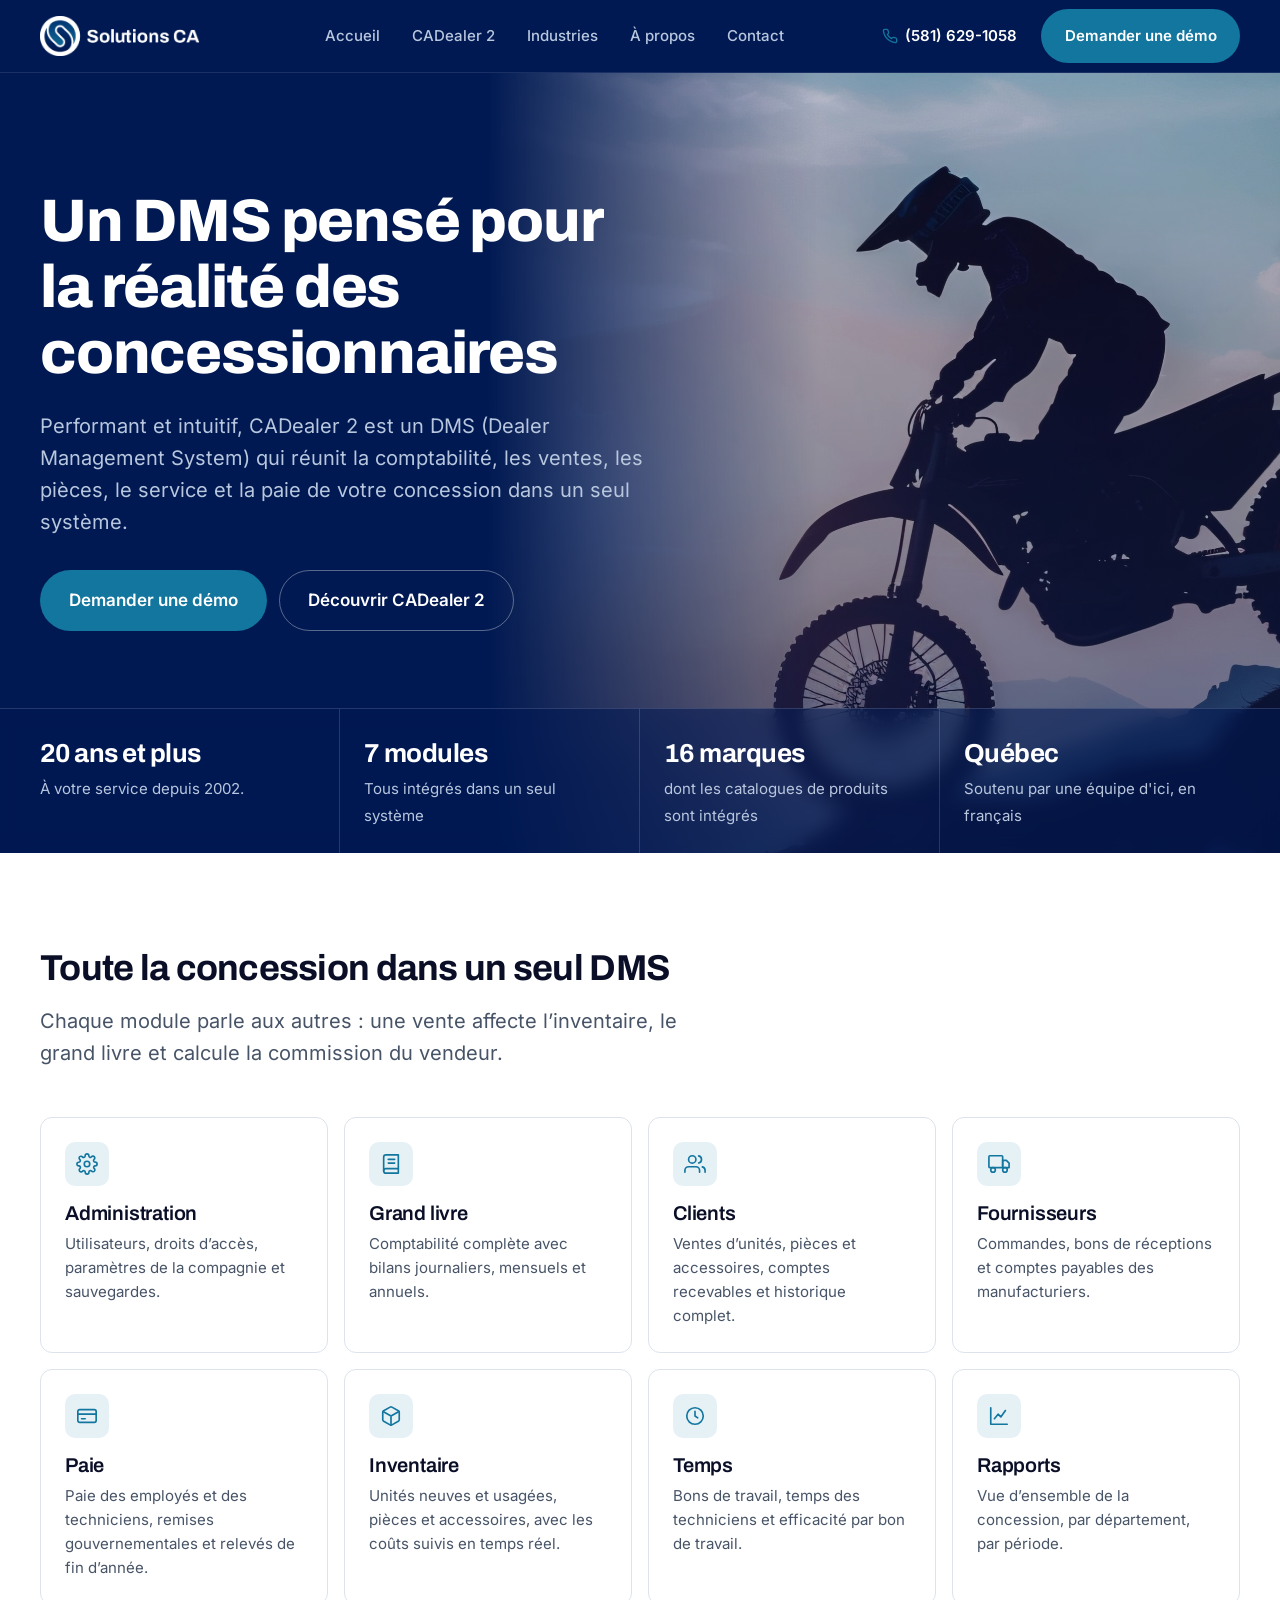
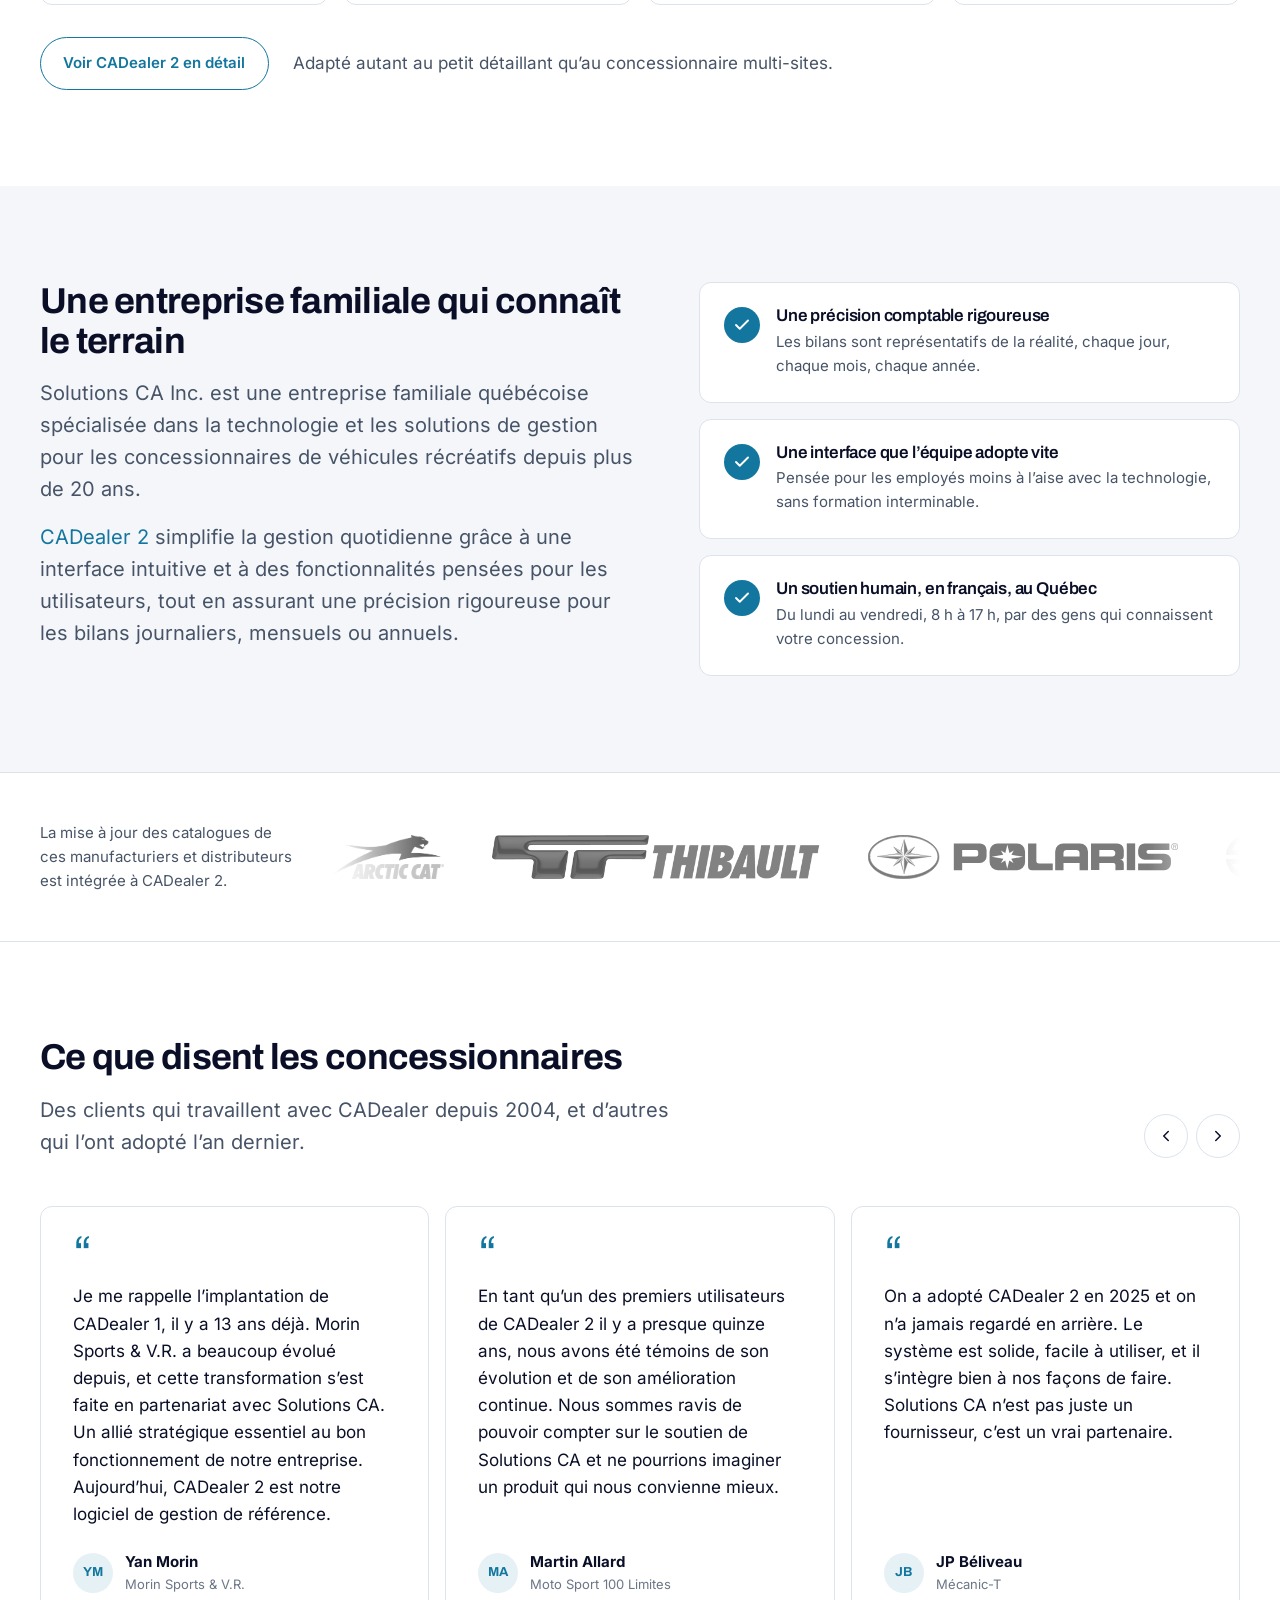
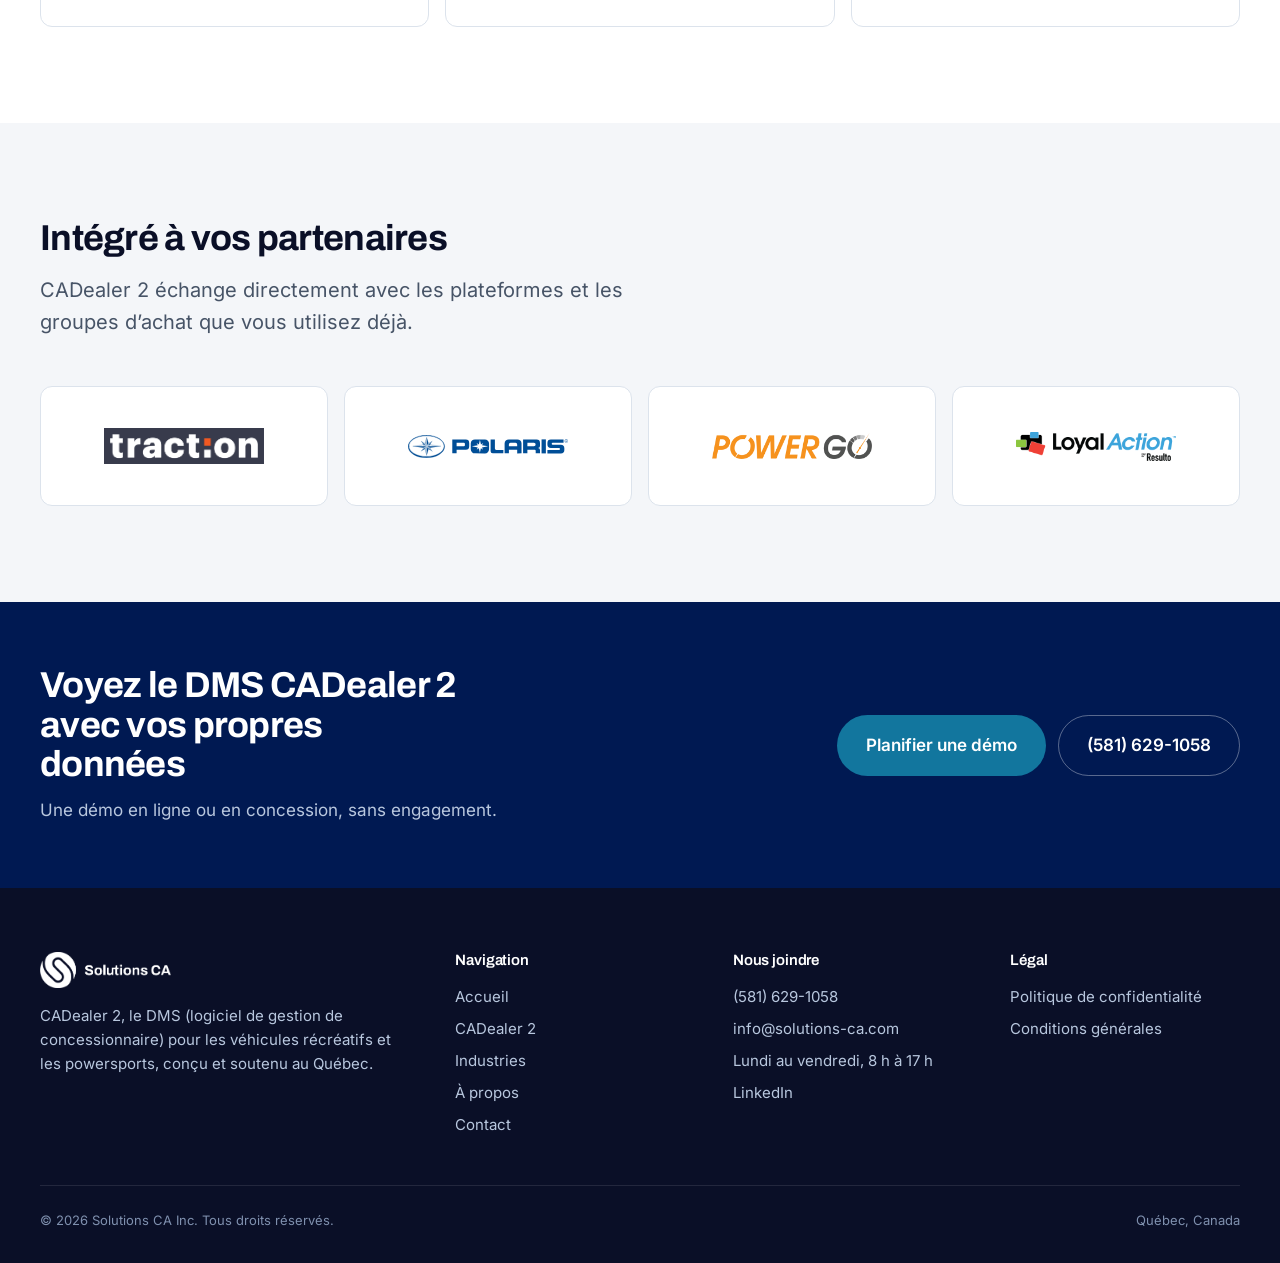
==== commit d43ad472: "Header marine, logos fournisseurs, photo F&I fondue, témoignages et formulaire - Header en marine #0" ====
--- a/index.html
+++ b/index.html
@@ -57,7 +57,7 @@
     <div class="container">
       <div class="hero-inner">
         <h1 class="hero-animate">Un DMS pensé pour la réalité des concessionnaires</h1>
-        <p class="lede hero-animate">Performant et intuitif, CADealer 2 est le DMS (Dealer Management System) qui réunit la comptabilité, les ventes, les pièces, le service et la paie de votre concession de VR et de powersports dans un seul système, soutenu par une équipe québécoise qui connaît votre réalité.</p>
+        <p class="lede hero-animate">Performant et intuitif, CADealer 2 est un DMS (Dealer Management System) qui réunit la comptabilité, les ventes, les pièces, le service et la paie de votre concession dans un seul système.</p>
         <div class="hero-cta hero-animate">
           <a class="btn btn-primary btn-lg" href="/demo">Demander une démo</a>
           <a class="btn btn-ghost btn-lg" href="/cadealer2">Découvrir CADealer 2</a>
@@ -67,10 +67,10 @@
     <div class="hero-facts">
       <div class="container">
         <ul>
-          <li><strong>20 ans et plus</strong><span>au service des concessionnaires</span></li>
-          <li><strong>7 modules</strong><span>intégrés dans un seul système</span></li>
-          <li><strong>16 marques</strong><span>dont les catalogues sont intégrés</span></li>
-          <li><strong>Québec</strong><span>entreprise familiale, soutien en français</span></li>
+          <li><strong>20 ans et plus</strong><span>À votre service depuis 2002.</span></li>
+          <li><strong>7 modules</strong><span>Tous intégrés dans un seul système</span></li>
+          <li><strong>16 marques</strong><span>dont les catalogues de produits sont intégrés</span></li>
+          <li><strong>Québec</strong><span>Soutenu par une équipe d'ici, en français</span></li>
         </ul>
       </div>
     </div>
@@ -81,7 +81,7 @@
     <div class="container">
       <div class="section-head">
         <h2>Toute la concession dans un seul DMS</h2>
-        <p>Chaque module parle aux autres : une vente met à jour l’inventaire, le grand livre et la paie sans double saisie.</p>
+        <p>Chaque module parle aux autres : une vente affecte l’inventaire, le grand livre et calcule la commission du vendeur.</p>
       </div>
       <div class="modules">
         <article class="card module">
@@ -92,7 +92,7 @@
         <article class="card module">
           <div class="icon"><svg class="icon-md" viewBox="0 0 24 24" fill="none" stroke="currentColor" stroke-width="1.8" stroke-linecap="round" stroke-linejoin="round" aria-hidden="true"><path d="M4 19.5A2.5 2.5 0 0 1 6.5 17H20"/><path d="M6.5 2H20v20H6.5A2.5 2.5 0 0 1 4 19.5v-15A2.5 2.5 0 0 1 6.5 2z"/><path d="M9 7h7M9 11h7"/></svg></div>
           <h3>Grand livre</h3>
-          <p>Comptabilité complète avec bilans journaliers, mensuels et annuels toujours justes.</p>
+          <p>Comptabilité complète avec bilans journaliers, mensuels et annuels.</p>
         </article>
         <article class="card module">
           <div class="icon"><svg class="icon-md" viewBox="0 0 24 24" fill="none" stroke="currentColor" stroke-width="1.8" stroke-linecap="round" stroke-linejoin="round" aria-hidden="true"><path d="M17 21v-2a4 4 0 0 0-4-4H5a4 4 0 0 0-4 4v2"/><circle cx="9" cy="7" r="4"/><path d="M23 21v-2a4 4 0 0 0-3-3.9M16 3.1a4 4 0 0 1 0 7.8"/></svg></div>
@@ -102,7 +102,7 @@
         <article class="card module">
           <div class="icon"><svg class="icon-md" viewBox="0 0 24 24" fill="none" stroke="currentColor" stroke-width="1.8" stroke-linecap="round" stroke-linejoin="round" aria-hidden="true"><rect x="1" y="3" width="15" height="13" rx="1"/><path d="M16 8h4l3 3v5h-7V8z"/><circle cx="5.5" cy="18.5" r="2.5"/><circle cx="18.5" cy="18.5" r="2.5"/></svg></div>
           <h3>Fournisseurs</h3>
-          <p>Commandes, réceptions et comptes payables reliés aux catalogues des manufacturiers.</p>
+          <p>Commandes, bons de réceptions et comptes payables des manufacturiers.</p>
         </article>
         <article class="card module">
           <div class="icon"><svg class="icon-md" viewBox="0 0 24 24" fill="none" stroke="currentColor" stroke-width="1.8" stroke-linecap="round" stroke-linejoin="round" aria-hidden="true"><rect x="2" y="5" width="20" height="14" rx="2"/><path d="M2 10h20"/><path d="M6 15h4"/></svg></div>
@@ -117,12 +117,12 @@
         <article class="card module">
           <div class="icon"><svg class="icon-md" viewBox="0 0 24 24" fill="none" stroke="currentColor" stroke-width="1.8" stroke-linecap="round" stroke-linejoin="round" aria-hidden="true"><circle cx="12" cy="12" r="9"/><path d="M12 7v5l3 2"/></svg></div>
           <h3>Temps</h3>
-          <p>Bons de travail, temps des techniciens et facturation du service.</p>
+          <p>Bons de travail, temps des techniciens et efficacité par bon de travail.</p>
         </article>
         <article class="card module">
           <div class="icon"><svg class="icon-md" viewBox="0 0 24 24" fill="none" stroke="currentColor" stroke-width="1.8" stroke-linecap="round" stroke-linejoin="round" aria-hidden="true"><path d="M3 3v18h18"/><path d="M7 15l4-5 3 3 5-7"/></svg></div>
           <h3>Rapports</h3>
-          <p>Vue d’ensemble de la concession, par département, par site ou par période.</p>
+          <p>Vue d’ensemble de la concession, par département, par période.</p>
         </article>
       </div>
       <div class="modules-foot">
@@ -138,12 +138,12 @@
       <div>
         <h2>Une entreprise familiale qui connaît le terrain</h2>
         <p class="lede">Solutions CA Inc. est une entreprise familiale québécoise spécialisée dans la technologie et les solutions de gestion pour les concessionnaires de véhicules récréatifs depuis plus de 20 ans.</p>
-        <p class="lede">Forte d’une compréhension approfondie des réalités du terrain et des enjeux du secteur, notre équipe a conçu <a href="/cadealer2">CADealer 2</a>, un DMS (Dealer Management System) fiable et entièrement adapté à vos besoins.</p>
+        <p class="lede"><a href="/cadealer2">CADealer 2</a> simplifie la gestion quotidienne grâce à une interface intuitive et à des fonctionnalités pensées pour les utilisateurs, tout en assurant une précision rigoureuse pour les bilans journaliers, mensuels ou annuels.</p>
       </div>
       <ul class="why-list">
         <li class="card">
           <span class="check"><svg class="icon-sm" viewBox="0 0 24 24" fill="none" stroke="currentColor" stroke-width="2.5" stroke-linecap="round" stroke-linejoin="round" aria-hidden="true"><path d="M20 6 9 17l-5-5"/></svg></span>
-          <div><h3>Une précision comptable rigoureuse</h3><p>Les bilans sortent justes du premier coup, chaque jour, chaque mois, chaque année.</p></div>
+          <div><h3>Une précision comptable rigoureuse</h3><p>Les bilans sont représentatifs de la réalité, chaque jour, chaque mois, chaque année.</p></div>
         </li>
         <li class="card">
           <span class="check"><svg class="icon-sm" viewBox="0 0 24 24" fill="none" stroke="currentColor" stroke-width="2.5" stroke-linecap="round" stroke-linejoin="round" aria-hidden="true"><path d="M20 6 9 17l-5-5"/></svg></span>
@@ -160,7 +160,7 @@
   <!-- MARQUES INTÉGRÉES -->
   <section class="brands" aria-label="Marques intégrées">
     <div class="container brands-inner">
-      <p>Les catalogues de ces manufacturiers et distributeurs sont intégrés à CADealer 2, y compris ceux de BMW Motorrad, Ducati et Triumph.</p>
+      <p>La mise à jour des catalogues de ces manufacturiers et distributeurs est intégrée à CADealer 2.</p>
       <div class="brand-track">
         <ul>
           <li><img src="/img/arcticcat.png" alt="Arctic Cat"></li>
@@ -170,12 +170,9 @@
           <li><img src="/img/kimpex-logo.png" alt="Kimpex"></li>
           <li><img src="/img/Yamaha-logo.png" alt="Yamaha"></li>
           <li><img src="/img/honda-2.svg" alt="Honda"></li>
-          <li><img src="/img/segway2.png" alt="Segway"></li>
           <li><img src="/img/CFMOTO_Logo.webp" alt="CFMOTO"></li>
-          <li><img src="/img/Logo Armada noir.png" alt="Armada"></li>
           <li><img src="/img/suzuki-12.svg" alt="Suzuki"></li>
           <li><img src="/img/mercury3.jpg" alt="Mercury"></li>
-          <li><img src="/img/Avalon logo foncé.jpg" alt="Avalon"></li>
           <li><img src="/img/BMW.svg.webp" alt="BMW Motorrad"></li>
           <li><img src="/img/ducati.png" alt="Ducati"></li>
           <li><img src="/img/Triumph-Logo.png" alt="Triumph"></li>
@@ -187,12 +184,9 @@
           <li aria-hidden="true"><img src="/img/kimpex-logo.png" alt=""></li>
           <li aria-hidden="true"><img src="/img/Yamaha-logo.png" alt=""></li>
           <li aria-hidden="true"><img src="/img/honda-2.svg" alt=""></li>
-          <li aria-hidden="true"><img src="/img/segway2.png" alt=""></li>
           <li aria-hidden="true"><img src="/img/CFMOTO_Logo.webp" alt=""></li>
-          <li aria-hidden="true"><img src="/img/Logo Armada noir.png" alt=""></li>
           <li aria-hidden="true"><img src="/img/suzuki-12.svg" alt=""></li>
           <li aria-hidden="true"><img src="/img/mercury3.jpg" alt=""></li>
-          <li aria-hidden="true"><img src="/img/Avalon logo foncé.jpg" alt=""></li>
           <li aria-hidden="true"><img src="/img/BMW.svg.webp" alt=""></li>
           <li aria-hidden="true"><img src="/img/ducati.png" alt=""></li>
           <li aria-hidden="true"><img src="/img/Triumph-Logo.png" alt=""></li>
--- a/css/styles.css
+++ b/css/styles.css
@@ -2,7 +2,7 @@
    Solutions CA — styles.css (V3)
    Un seul fichier, organisé en couches :
    1. Tokens   2. Base   3. Composants partagés   4. Header / Footer
-   5. Accueil  6. CADealer 2  7. (pages suivantes ajoutées étape par étape)
+   5. Accueil  6. CADealer 2  7. À propos  8. Démo / Contact  9. Industries
    Règle de couleur : marine = texte et bandes sombres ; teal = l'unique
    accent (CTA, liens, icônes). Pas d'autre couleur d'accent.
    ===================================================================== */
@@ -135,30 +135,31 @@
 }
 
 /* ───────────── 4. HEADER ───────────── */
-/* Réserve la hauteur tant que includeHeader.js n'a pas injecté le header :
-   évite le saut de mise en page à l'arrivée.
+/* Header marine (#001952 = --navy), texte clair, logo blanc.
+   Réserve la hauteur (et la couleur) tant que includeHeader.js n'a pas injecté
+   le header : évite le saut de mise en page et le flash blanc à l'arrivée.
    Le sticky est sur le placeholder et non sur .site-header : un élément sticky
    ne colle que dans les limites de son parent, ici de la même hauteur que lui. */
-#header-placeholder { min-height: var(--header-h); position: sticky; top: 0; z-index: 50; }
+#header-placeholder { min-height: var(--header-h); position: sticky; top: 0; z-index: 50; background: var(--navy); }
 
 .site-header {
   position: relative;
-  background: rgba(255,255,255,.88);
-  backdrop-filter: blur(12px); -webkit-backdrop-filter: blur(12px);
-  border-bottom: 1px solid var(--line);
-}
+  background: var(--navy);
+  border-bottom: 1px solid rgba(255,255,255,.1);
+}
+.site-header :focus-visible { outline-color: #fff; }
 .header-inner { height: var(--header-h); display: flex; align-items: center; justify-content: space-between; gap: var(--space-6); }
 .logo img { height: 40px; width: auto; }
 .nav { display: flex; align-items: center; gap: var(--space-8); }
-.nav a { color: var(--text-2); font-weight: 500; font-size: var(--text-sm); }
-.nav a:hover, .nav a[aria-current="page"] { color: var(--text); }
+.nav a { color: var(--on-dark-2); font-weight: 500; font-size: var(--text-sm); }
+.nav a:hover, .nav a[aria-current="page"] { color: #fff; }
 .header-actions { display: flex; align-items: center; gap: var(--space-6); }
-.phone { color: var(--text); font-weight: 600; font-size: var(--text-sm); display: inline-flex; align-items: center; gap: .45rem; }
+.phone { color: #fff; font-weight: 600; font-size: var(--text-sm); display: inline-flex; align-items: center; gap: .45rem; }
 .phone svg { color: var(--teal); }
 .menu-btn {
   display: none; align-items: center; justify-content: center;
   width: 42px; height: 42px;
-  background: none; border: 1px solid var(--line); border-radius: var(--radius-sm); color: var(--text);
+  background: none; border: 1px solid rgba(255,255,255,.3); border-radius: var(--radius-sm); color: #fff;
 }
 .menu-btn svg { width: 22px; height: 22px; }
 .menu-btn .icon-close { display: none; }
@@ -171,10 +172,10 @@
   .site-header.open .nav {
     display: flex; flex-direction: column; align-items: stretch; gap: 0;
     position: absolute; left: 0; right: 0; top: 100%;
-    background: var(--bg); border-bottom: 1px solid var(--line);
+    background: var(--navy); border-bottom: 1px solid rgba(255,255,255,.1);
     padding: var(--space-2) 0;
   }
-  .site-header.open .nav a { padding: .9rem 1.25rem; border-bottom: 1px solid var(--line); }
+  .site-header.open .nav a { padding: .9rem 1.25rem; border-bottom: 1px solid rgba(255,255,255,.1); }
   .site-header.open .nav a:last-child { border-bottom: 0; }
   .header-actions .btn { padding: .7rem 1.1rem; }
 }
@@ -218,7 +219,7 @@
 .hero p.lede { color: var(--on-dark-2); margin-top: var(--space-6); max-width: 54ch; }
 .hero-cta { display: flex; flex-wrap: wrap; gap: var(--space-3); margin-top: var(--space-8); }
 
-/* Seule animation non déclenchée par l'utilisateur sur tout le site : l'entrée du hero. */
+/* Animations automatiques du site : l'entrée du hero et l'emblème flottant de À propos (section 7). */
 .hero-animate { opacity: 0; transform: translateY(14px); animation: rise .7s cubic-bezier(.2,.7,.2,1) forwards; }
 .hero-animate:nth-child(2) { animation-delay: .1s; }
 .hero-animate:nth-child(3) { animation-delay: .2s; }
@@ -302,10 +303,18 @@
   grid-auto-columns: calc((100% - 2 * var(--space-4)) / 3);
   gap: var(--space-4);
   overflow-x: auto; scroll-snap-type: x mandatory;
-  scrollbar-width: none; padding-bottom: var(--space-2);
+  scrollbar-width: none;
+  /* overflow-x rogne aussi verticalement : on réserve la place du relief au survol
+     (montée de 3px + ombre) sans décaler la section. */
+  padding: 4px 0 var(--space-6); margin: -4px 0 calc(-1 * var(--space-6));
 }
 .testi-track::-webkit-scrollbar { display: none; }
-.testi { scroll-snap-align: start; padding: var(--space-8); display: flex; flex-direction: column; gap: var(--space-6); }
+.testi {
+  scroll-snap-align: start; padding: var(--space-8); display: flex; flex-direction: column; gap: var(--space-6);
+  transition: transform .2s, border-color .2s, box-shadow .2s;
+}
+.testi:hover { transform: translateY(-3px); border-color: var(--teal); box-shadow: var(--shadow-card); }
+@media (prefers-reduced-motion: reduce) { .testi:hover { transform: none; } }
 .testi blockquote { margin: 0; font-size: var(--text-md); color: var(--text); flex: 1; }
 .testi blockquote::before { content: "“"; display: block; font-family: var(--font-display); font-size: 3rem; line-height: .6; color: var(--teal); margin-bottom: var(--space-4); }
 .testi footer { display: flex; align-items: center; gap: var(--space-3); }
@@ -358,15 +367,35 @@
 @media (max-width: 640px) { .features { grid-template-columns: 1fr; } .feature { padding: var(--space-6); } }
 
 /* ───────────── 6. CADEALER 2 — MODULE F&I ───────────── */
-.fi { display: grid; grid-template-columns: 1fr 1.2fr; gap: var(--space-16); align-items: start; }
+/* Photo fondue dans le fond de section, même recette que .hero-media sur l'accueil :
+   ancrée au bord gauche, masquée vers le texte (droite) et vers le titre (haut),
+   avec un léger voile couleur --bg-alt pour garder le titre lisible. */
+#fi { position: relative; overflow: hidden; }
+.fi { position: relative; z-index: 1; display: grid; grid-template-columns: 1fr 1.2fr; gap: var(--space-16); align-items: start; }
 .fi h2 + .lede { margin-top: var(--space-4); }
-.fi-photo { margin-top: var(--space-8); width: 100%; aspect-ratio: 4 / 3; object-fit: cover; object-position: 35% center; border-radius: var(--radius-md); }
+.fi-media {
+  position: absolute; inset: 0 auto 0 0; width: 48%;
+  -webkit-mask-image: linear-gradient(to right, #000 50%, transparent 100%);
+          mask-image: linear-gradient(to right, #000 50%, transparent 100%);
+}
+.fi-media img {
+  width: 100%; height: 100%; object-fit: cover; object-position: 35% center;
+  -webkit-mask-image: linear-gradient(to bottom, transparent 0%, #000 55%);
+          mask-image: linear-gradient(to bottom, transparent 0%, #000 55%);
+}
+.fi-media::after { content: ""; position: absolute; inset: 0; background: linear-gradient(180deg, rgba(244,246,249,.7), rgba(244,246,249,.1)); }
 .fi-steps { margin: 0; padding: 0; list-style: none; display: grid; gap: var(--space-4); }
 .fi-steps li { display: grid; grid-template-columns: 36px 1fr; gap: var(--space-4); }
 .fi-num { width: 36px; height: 36px; border-radius: 50%; background: var(--teal); color: #fff; font-family: var(--font-display); font-weight: 700; display: grid; place-items: center; }
 .fi-steps h3 { font-size: var(--text-md); }
 .fi-steps p { color: var(--text-2); font-size: var(--text-sm); margin-top: var(--space-1); }
-@media (max-width: 960px) { .fi { grid-template-columns: 1fr; gap: var(--space-10); } }
+@media (max-width: 960px) {
+  .fi { grid-template-columns: 1fr; gap: var(--space-10); }
+  /* Une colonne : la photo passe en tête de section, pleine largeur, fondue vers le bas. */
+  .fi-media { position: relative; inset: auto; width: auto; height: 260px; margin: calc(-1 * var(--space-24)) 0 var(--space-8); -webkit-mask-image: none; mask-image: none; }
+  .fi-media img { -webkit-mask-image: linear-gradient(to bottom, #000 40%, transparent 100%); mask-image: linear-gradient(to bottom, #000 40%, transparent 100%); }
+  .fi-media::after { background: linear-gradient(180deg, rgba(244,246,249,.1), rgba(244,246,249,.5)); }
+}
 
 /* ───────────── 6. CADEALER 2 — FAQ ───────────── */
 .faq { display: grid; grid-template-columns: 1fr 1.6fr; gap: var(--space-16); align-items: start; }
@@ -391,3 +420,157 @@
 .faq-list details[open] summary::after { transform: rotate(45deg); }
 .faq-list details p { color: var(--text-2); padding-bottom: var(--space-6); max-width: 65ch; }
 @media (max-width: 960px) { .faq { grid-template-columns: 1fr; gap: 0; } }
+
+/* ───────────── 7. À PROPOS ───────────── */
+/* En-tête sans capture qui chevauche : bas normal. */
+.page-hero-short .page-hero-inner { padding-bottom: clamp(3.5rem, 7vw, 6rem); }
+
+.pillars { display: grid; grid-template-columns: repeat(3, 1fr); gap: var(--space-12) var(--space-8); }
+.pillars li { border-top: 1px solid var(--line); padding-top: var(--space-6); }
+.pillars .icon { width: 44px; height: 44px; border-radius: 10px; background: var(--teal-soft); color: var(--teal); display: grid; place-items: center; margin-bottom: var(--space-4); }
+.pillars p { color: var(--text-2); font-size: var(--text-sm); margin-top: var(--space-2); }
+@media (max-width: 960px) { .pillars { grid-template-columns: repeat(2, 1fr); } }
+@media (max-width: 520px) { .pillars { grid-template-columns: 1fr; gap: var(--space-8); } }
+
+.story { display: grid; grid-template-columns: 1fr 1.1fr; gap: var(--space-16); align-items: center; }
+.story-photo { width: 100%; aspect-ratio: 5 / 4; object-fit: cover; border-radius: var(--radius-md); }
+.story h2 + .lede { margin-top: var(--space-4); }
+.results { margin-top: var(--space-8); display: grid; gap: var(--space-3); }
+.results li { padding-left: var(--space-4); border-left: 3px solid var(--teal); color: var(--text-2); }
+.results strong { color: var(--text); }
+@media (max-width: 960px) { .story { grid-template-columns: 1fr; gap: var(--space-10); } }
+
+.included { margin-top: var(--space-16); padding: var(--space-10); }
+.included h3 { font-size: var(--text-xl); margin-bottom: var(--space-6); }
+.checklist { columns: 2; column-gap: var(--space-10); }
+.checklist li { break-inside: avoid; margin-bottom: var(--space-3); }
+.checklist li { position: relative; padding-left: 2rem; color: var(--text-2); }
+.checklist li::before {
+  content: ""; position: absolute; left: 0; top: .2em;
+  width: 1.25rem; height: 1.25rem; border-radius: 50%; background: var(--teal);
+  /* coche blanche en SVG inline */
+  background-image: url("data:image/svg+xml,%3Csvg xmlns='http://www.w3.org/2000/svg' viewBox='0 0 24 24' fill='none' stroke='white' stroke-width='3' stroke-linecap='round' stroke-linejoin='round'%3E%3Cpath d='M20 6 9 17l-5-5'/%3E%3C/svg%3E");
+  background-size: 70%; background-repeat: no-repeat; background-position: center;
+}
+@media (max-width: 640px) { .included { padding: var(--space-6); } .checklist { columns: 1; } }
+
+/* En-tête À propos : texte + emblème Solutions CA qui flotte, avec halo teal
+   (repris de l'accueil V2). Coupé par prefers-reduced-motion (section 2). */
+.page-hero-split { display: grid; grid-template-columns: 1fr auto; gap: var(--space-12); align-items: center; }
+.hero-emblem {
+  width: clamp(180px, 24vw, 300px); height: auto;
+  margin-right: clamp(0rem, 4vw, 4rem);
+  border-radius: 50%; background: #fff;
+  box-shadow: 0 0 48px rgba(18,118,158,.55), 0 0 0 1px rgba(255,255,255,.08);
+  animation: floatTilt 6s ease-in-out infinite;
+}
+@keyframes floatTilt {
+  0%, 50%, 100% { transform: translateY(0) rotate3d(1, 1, 0, 0deg);  box-shadow: 0 0 48px rgba(18,118,158,.55), 0 0 0 1px rgba(255,255,255,.08); }
+  25%           { transform: translateY(-12px) rotate3d(1, 1, 0, 4deg);  box-shadow: 0 12px 64px rgba(18,118,158,.7), 0 0 0 1px rgba(255,255,255,.08); }
+  75%           { transform: translateY(-12px) rotate3d(-1, 1, 0, -4deg); box-shadow: 0 12px 64px rgba(18,118,158,.7), 0 0 0 1px rgba(255,255,255,.08); }
+}
+@media (max-width: 760px) {
+  .page-hero-split { grid-template-columns: 1fr; gap: 0; }
+  .hero-emblem { width: 140px; margin: 0 0 var(--space-12); order: 2; }
+}
+
+/* ───────────── 8. DÉMO / CONTACT — FORMULAIRES ───────────── */
+.sr-only { position: absolute; width: 1px; height: 1px; overflow: hidden; clip: rect(0 0 0 0); white-space: nowrap; }
+.hp { position: absolute; left: -9999px; width: 1px; height: 1px; overflow: hidden; }
+
+.form-layout { display: grid; grid-template-columns: 1.5fr 1fr; gap: var(--space-8); align-items: start; }
+.form-card { padding: clamp(1.5rem, 4vw, 2.5rem); box-shadow: var(--shadow-card); }
+.form-card h2 { font-size: var(--text-xl); }
+.form-note { color: var(--text-3); font-size: var(--text-xs); margin-top: var(--space-2); }
+
+.fields { display: grid; grid-template-columns: 1fr 1fr; gap: var(--space-4) var(--space-6); margin: var(--space-8) 0 var(--space-6); }
+.field-full { grid-column: 1 / -1; }
+.field label { display: block; font-size: var(--text-sm); font-weight: 600; margin-bottom: var(--space-2); }
+.field input, .field textarea {
+  width: 100%; padding: .75rem .9rem;
+  border: 1.5px solid var(--line); border-radius: var(--radius-sm);
+  background: var(--surface); color: var(--text); font-size: var(--text-md);
+  transition: border-color .15s, box-shadow .15s;
+}
+.field textarea { resize: vertical; min-height: 8rem; }
+.field input:hover, .field textarea:hover { border-color: #C3CDDB; }
+.field input:focus, .field textarea:focus { outline: none; border-color: var(--teal); box-shadow: 0 0 0 3px var(--teal-soft); }
+.field [aria-invalid="true"] { border-color: var(--error); }
+.field [aria-invalid="true"]:focus { box-shadow: 0 0 0 3px var(--error-bg); }
+.field-error { color: var(--error); font-size: var(--text-xs); margin-top: var(--space-1); }
+
+.form-status { background: var(--error-bg); color: var(--error); border-radius: var(--radius-sm); padding: var(--space-3) var(--space-4); font-size: var(--text-sm); margin-bottom: var(--space-4); }
+.form-card .btn[type="submit"] { width: 100%; }
+.btn.is-busy { opacity: .7; cursor: progress; }
+.btn.is-busy::after { content: ""; width: 1em; height: 1em; border: 2px solid currentColor; border-right-color: transparent; border-radius: 50%; animation: spin .7s linear infinite; }
+@keyframes spin { to { transform: rotate(360deg); } }
+.form-legal { color: var(--text-3); font-size: var(--text-xs); margin-top: var(--space-4); text-align: center; }
+/* Le badge reCAPTCHA est remplacé par la mention ci-dessus (permis par Google). */
+.grecaptcha-badge { visibility: hidden; }
+
+.form-success { text-align: center; padding: var(--space-8) 0; }
+.form-success:focus { outline: none; }
+.form-success .check { width: 56px; height: 56px; border-radius: 50%; background: var(--success-bg); color: var(--success); display: inline-grid; place-items: center; margin-bottom: var(--space-6); }
+.form-success p { color: var(--text-2); max-width: 46ch; margin: var(--space-4) auto var(--space-8); }
+
+.contact-aside { display: grid; gap: var(--space-4); }
+.contact-aside h3 { font-size: var(--text-md); margin-bottom: var(--space-4); }
+.contact-card li { display: flex; flex-direction: column; padding: var(--space-3) 0; border-top: 1px solid var(--line); font-size: var(--text-sm); }
+.contact-card li:first-child { border-top: 0; padding-top: 0; }
+.contact-card li span { color: var(--text-3); font-size: var(--text-xs); }
+.contact-card a { font-weight: 600; }
+.demo-perks .checklist { columns: 1; }
+.demo-perks .checklist li { font-size: var(--text-sm); }
+.aside-demo p { color: var(--text-2); font-size: var(--text-sm); margin: calc(-1 * var(--space-2)) 0 var(--space-4); }
+
+@media (max-width: 960px) { .form-layout { grid-template-columns: 1fr; } }
+@media (max-width: 560px) { .fields { grid-template-columns: 1fr; } }
+
+/* ───────────── 9. INDUSTRIES ───────────── */
+/* Sommaire collant sous le header : chaque pastille saute à son industrie. */
+.industry-nav { position: sticky; top: var(--header-h); z-index: 40; background: rgba(255,255,255,.92); backdrop-filter: blur(10px); -webkit-backdrop-filter: blur(10px); border-bottom: 1px solid var(--line); }
+.industry-nav ul { display: flex; gap: var(--space-2); overflow-x: auto; scrollbar-width: none; padding-block: var(--space-3); }
+.industry-nav ul::-webkit-scrollbar { display: none; }
+.industry-nav a {
+  display: inline-flex; align-items: center; gap: .5rem; white-space: nowrap;
+  padding: .45rem .9rem; border: 1px solid var(--line); border-radius: var(--radius-pill);
+  color: var(--text-2); font-size: var(--text-sm); font-weight: 500;
+  transition: border-color .15s, color .15s, background-color .15s;
+}
+.industry-nav a span { font-family: var(--font-display); font-weight: 700; font-size: var(--text-xs); color: var(--teal); }
+.industry-nav a:hover { border-color: var(--teal); color: var(--text); background: var(--teal-soft); }
+.industry { scroll-margin-top: calc(var(--header-h) + 60px); }
+
+.industry-inner { display: grid; grid-template-columns: 1.05fr 1fr; gap: clamp(2rem, 6vw, 5rem); align-items: center; }
+.industry-flip .industry-media { order: 2; }
+.industry-media { position: relative; margin: 0; }
+.industry-media img { width: 100%; aspect-ratio: 4 / 3; object-fit: cover; border-radius: var(--radius-lg); }
+.industry-num {
+  position: absolute; left: var(--space-6); bottom: calc(-1 * var(--space-6));
+  font-family: var(--font-display); font-weight: 800; font-size: clamp(3rem, 7vw, 5rem); line-height: 1;
+  color: var(--navy); -webkit-text-stroke: 0; background: var(--bg); padding: .1em .25em .05em; border-radius: var(--radius-md);
+}
+.section-alt .industry-num { background: var(--bg-alt); }
+.industry-flip .industry-num { left: auto; right: var(--space-6); }
+
+.industry-kicker { color: var(--teal); font-size: var(--text-xs); font-weight: 600; letter-spacing: .08em; text-transform: uppercase; margin-bottom: var(--space-3); }
+.industry-body .lede { margin-top: var(--space-4); }
+.industry-points { margin-top: var(--space-6); display: grid; gap: var(--space-3); }
+.industry-points li { position: relative; padding-left: 1.75rem; color: var(--text-2); }
+.industry-points li::before { content: ""; position: absolute; left: 0; top: .55em; width: .9rem; height: 2px; background: var(--teal); }
+
+.industry-ref { margin-top: var(--space-8); padding-top: var(--space-6); border-top: 1px solid var(--line); }
+.industry-ref > p:first-child { font-size: var(--text-xs); font-weight: 600; letter-spacing: .08em; text-transform: uppercase; color: var(--text-3); margin-bottom: var(--space-4); }
+.ref-logos { display: flex; flex-wrap: wrap; align-items: center; gap: var(--space-4) var(--space-6); }
+.ref-logos img { height: 26px; width: auto; max-width: 110px; object-fit: contain; filter: grayscale(100%); opacity: .7; transition: filter .2s, opacity .2s; }
+.ref-logos img:hover { filter: none; opacity: 1; }
+.ref-logos img.lg { height: 40px; } /* logos carrés ou empilés, illisibles à 26px */
+.ref-logos + .ref-note { margin-top: var(--space-4); }
+.ref-text { font-family: var(--font-display); font-weight: 700; color: var(--text-3); }
+.ref-note { color: var(--text-2); font-size: var(--text-sm); }
+
+@media (max-width: 960px) {
+  .industry-inner { grid-template-columns: 1fr; }
+  .industry-flip .industry-media { order: 0; }
+  .industry-body { margin-top: var(--space-6); }
+}
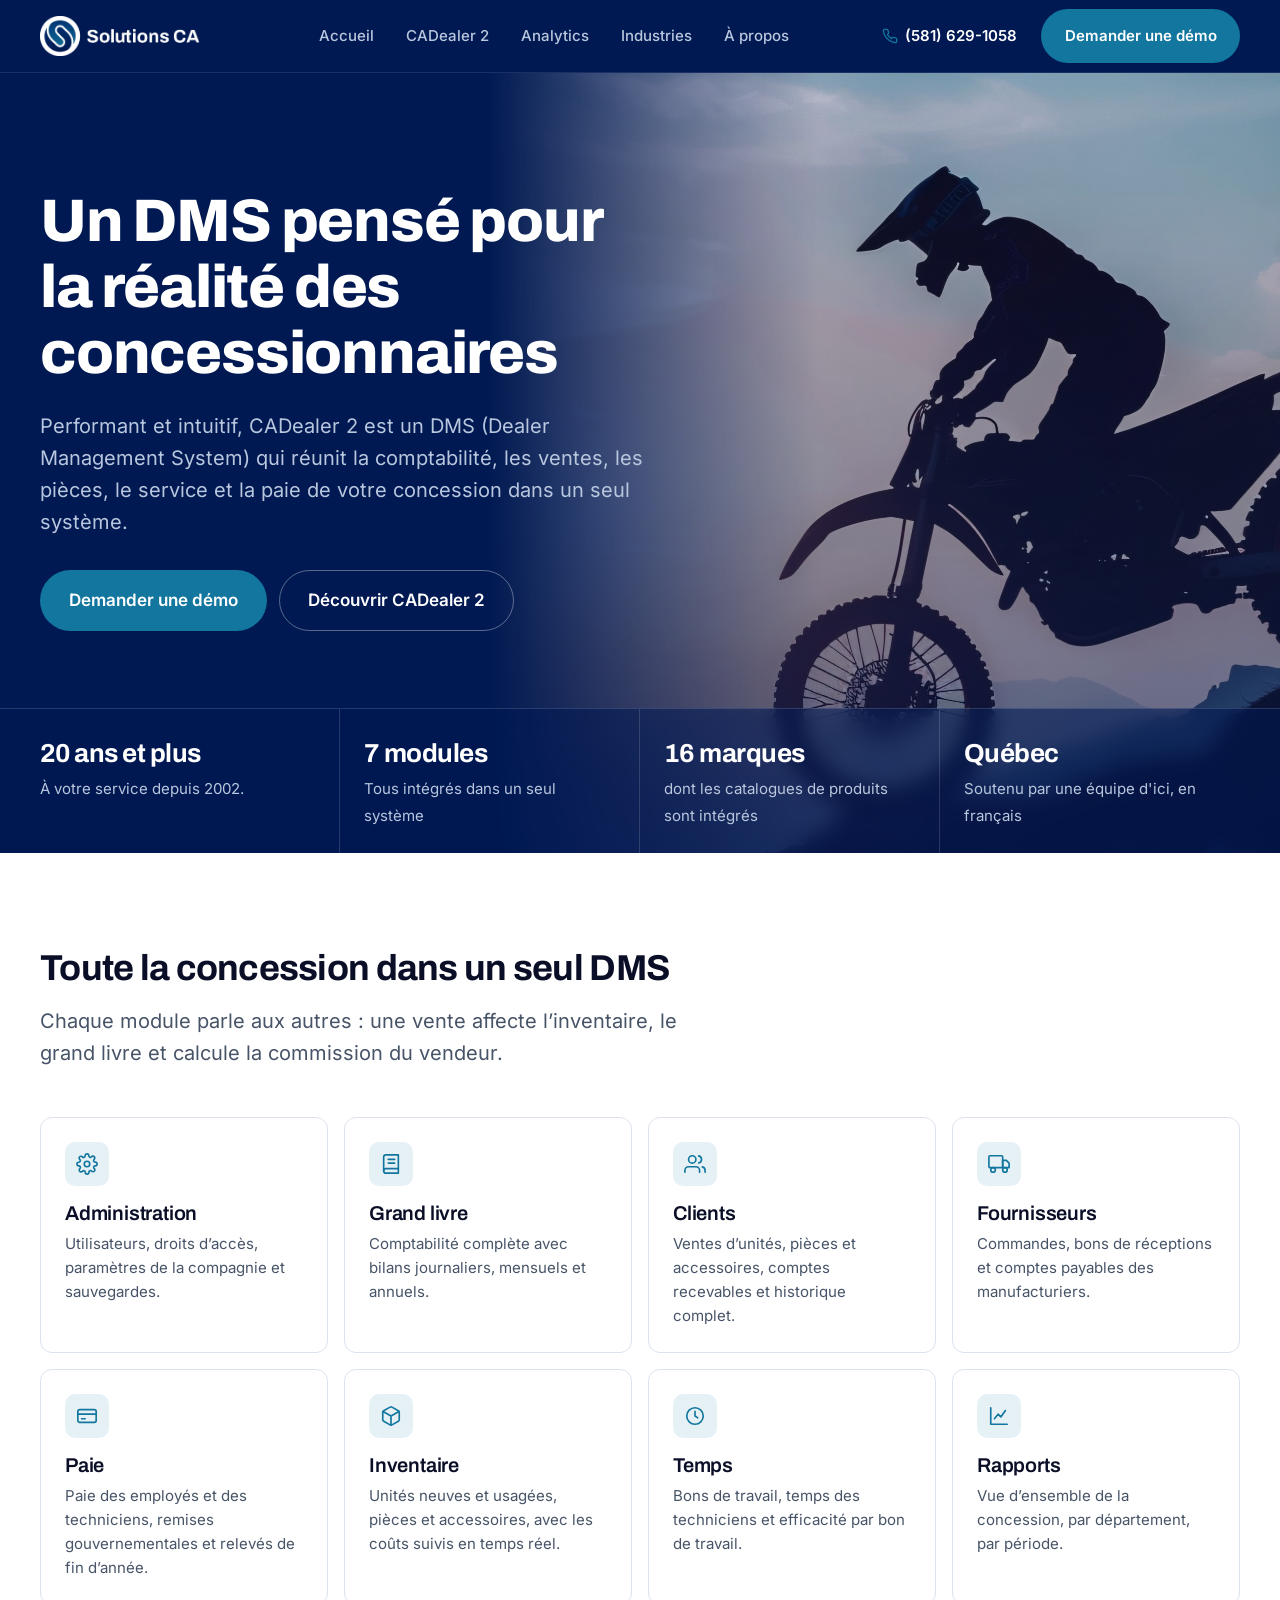
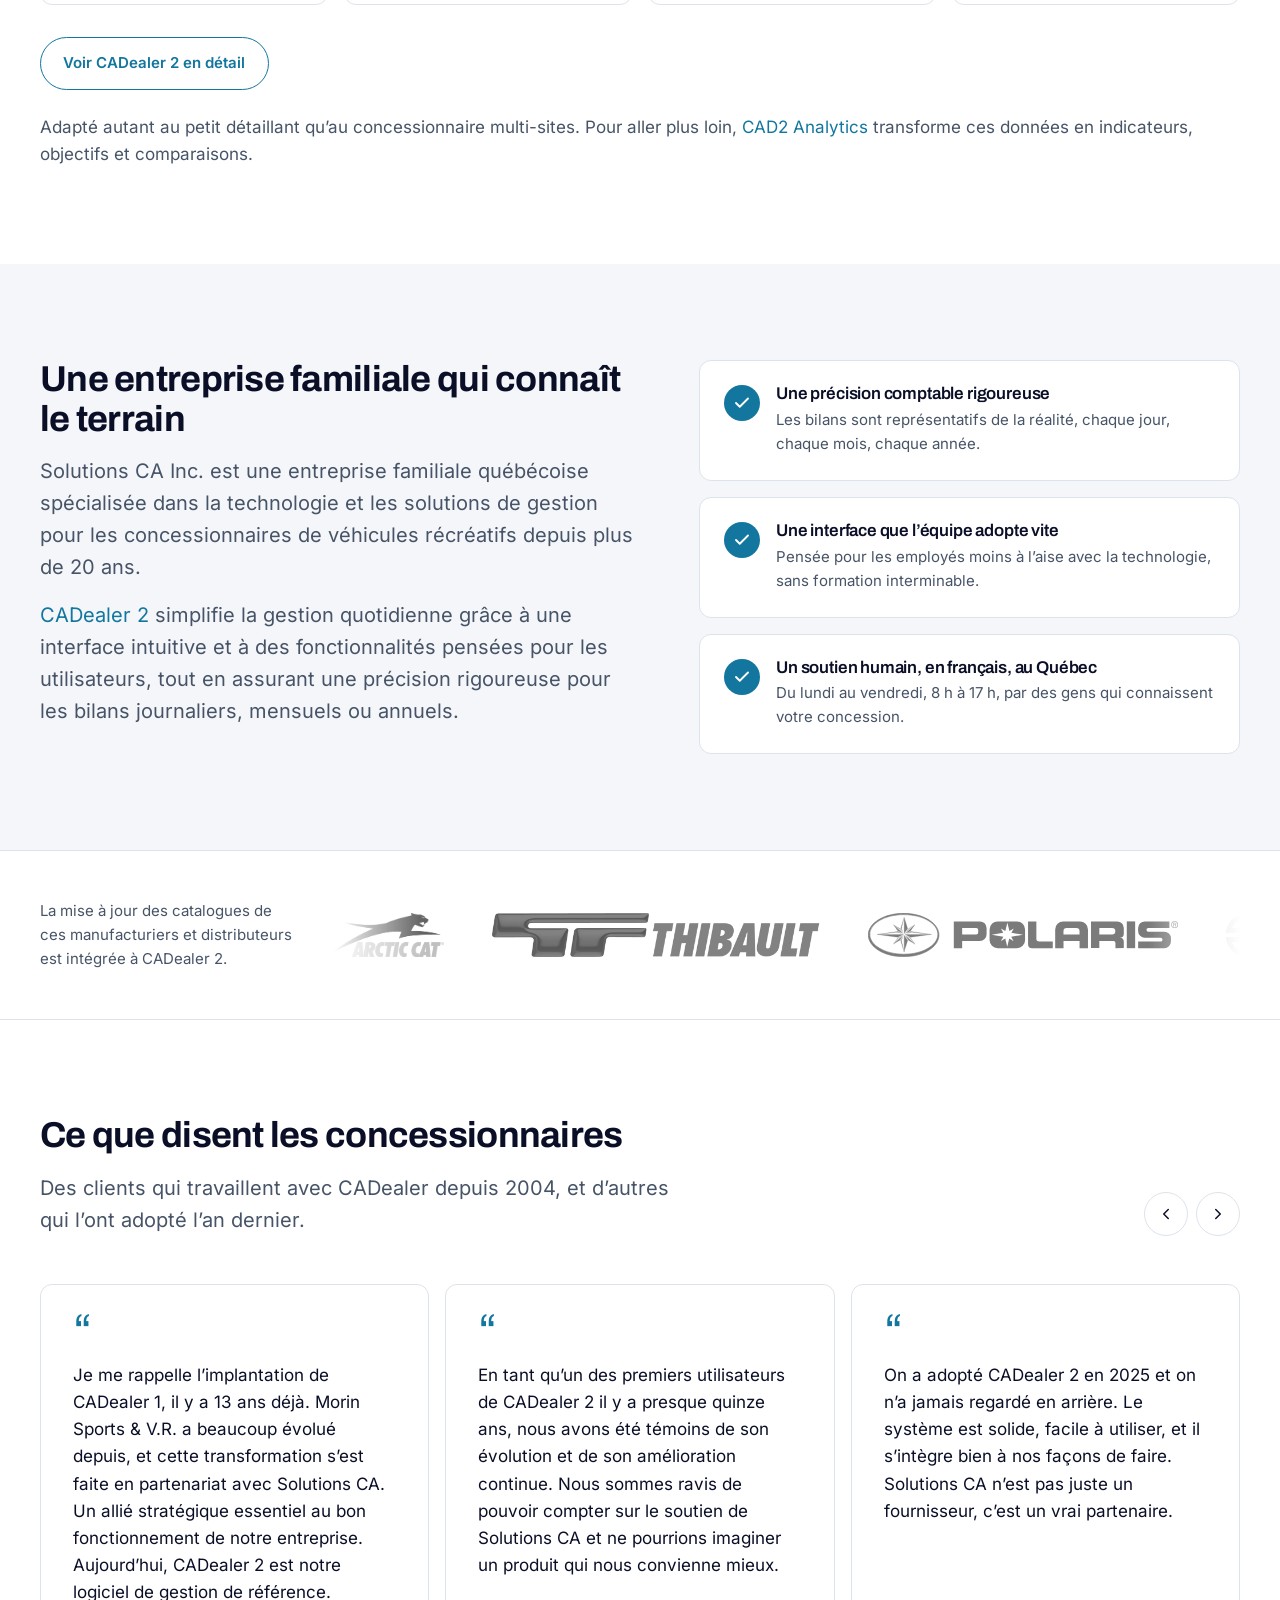
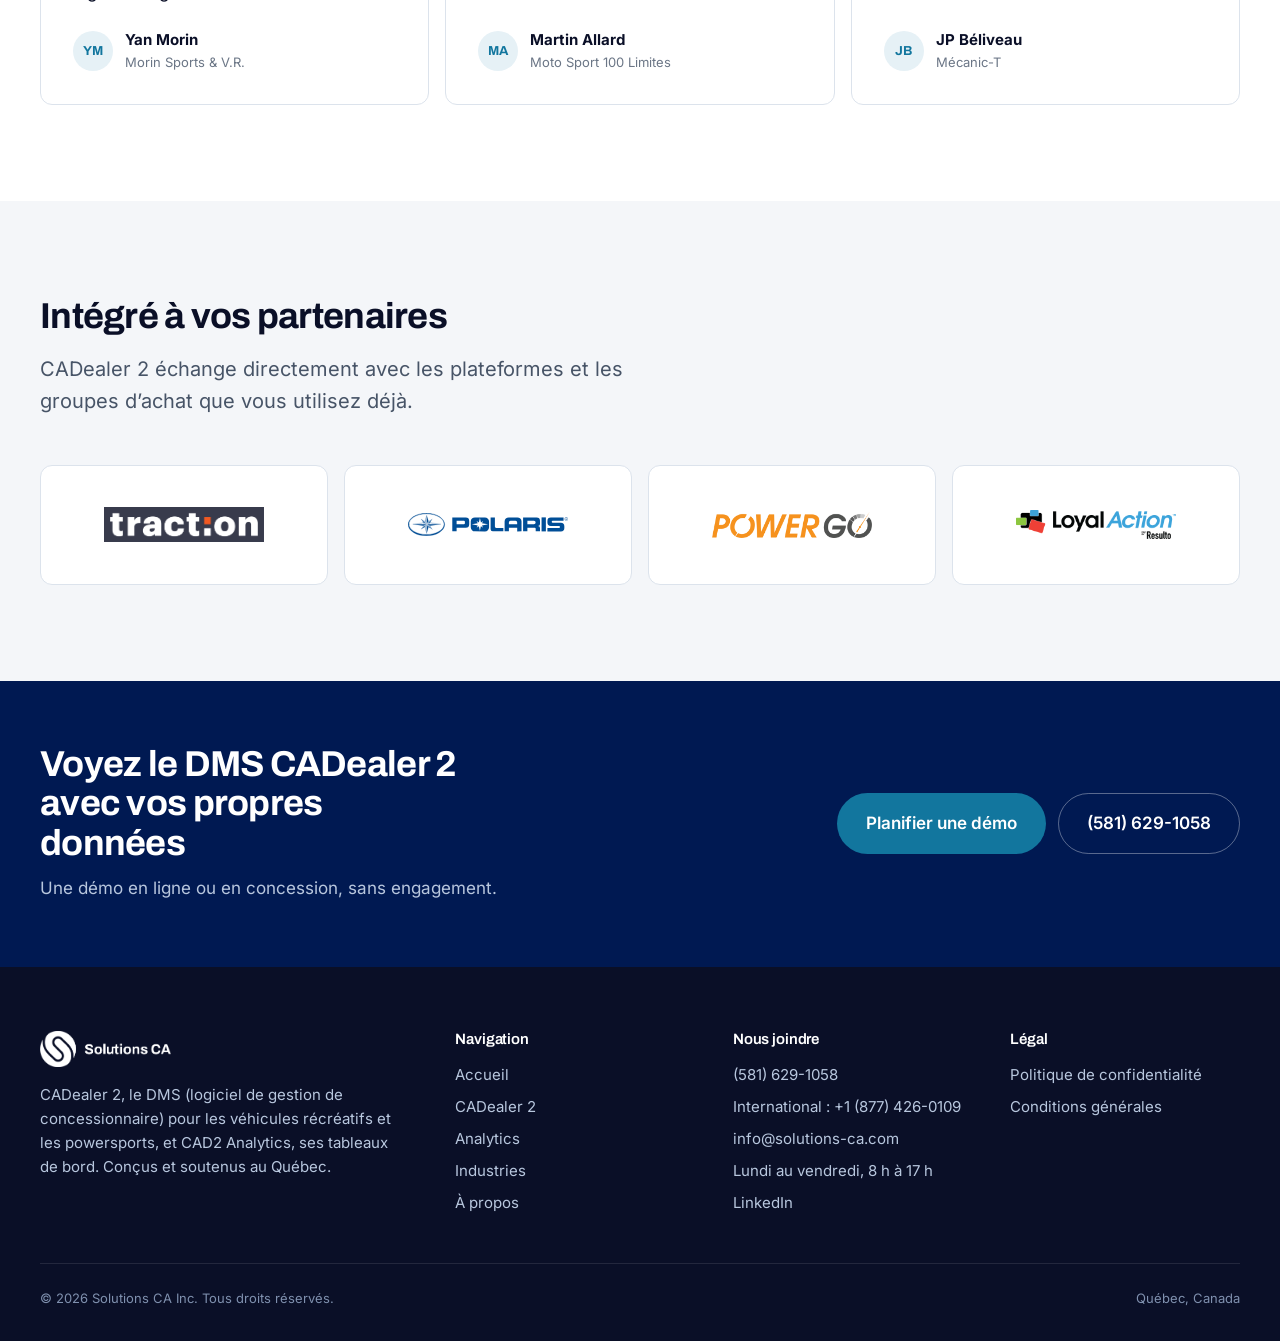
==== commit 03534ab8: "Onglet Analytics : page CAD2 Analytics, retrait de Contact, Partenaires responsive - Nouvelle page /" ====
--- a/index.html
+++ b/index.html
@@ -3,6 +3,7 @@
 <head>
   <meta charset="UTF-8">
   <meta name="viewport" content="width=device-width, initial-scale=1">
+  <meta name="theme-color" content="#001952">
   <title>Solutions CA | Logiciel DMS pour concessionnaires VR et powersports</title>
   <meta name="description" content="Solutions CA offre CADealer 2, le logiciel de gestion de concessionnaire (DMS) conçu pour les concessions de véhicules récréatifs et powersports au Québec. Découvrez notre DMS CADealer 2.">
   <meta property="og:type" content="website">
@@ -127,7 +128,7 @@
       </div>
       <div class="modules-foot">
         <a class="btn btn-outline" href="/cadealer2">Voir CADealer 2 en détail</a>
-        <p>Adapté autant au petit détaillant qu’au concessionnaire multi-sites.</p>
+        <p>Adapté autant au petit détaillant qu’au concessionnaire multi-sites. Pour aller plus loin, <a href="/analytics">CAD2 Analytics</a> transforme ces données en indicateurs, objectifs et comparaisons.</p>
       </div>
     </div>
   </section>
--- a/css/styles.css
+++ b/css/styles.css
@@ -2,7 +2,8 @@
    Solutions CA — styles.css (V3)
    Un seul fichier, organisé en couches :
    1. Tokens   2. Base   3. Composants partagés   4. Header / Footer
-   5. Accueil  6. CADealer 2  7. À propos  8. Démo / Contact  9. Industries
+   5. Accueil  6. CADealer 2  7. À propos  8. Démo  9. Industries
+   10. Pages légales  11. Heros centrés  12. Analytics
    Règle de couleur : marine = texte et bandes sombres ; teal = l'unique
    accent (CTA, liens, icônes). Pas d'autre couleur d'accent.
    ===================================================================== */
@@ -31,7 +32,7 @@
   --on-dark-2:   #B8C7DE;
   --on-dark-3:   #7F90AE;
 
-  /* États (formulaires, étape demo/contact) */
+  /* États (formulaire demo) */
   --error:       #B42318;
   --error-bg:    #FEF3F2;
   --success:     #067647;
@@ -326,11 +327,14 @@
 @media (max-width: 640px) { .testi-track { grid-auto-columns: 88%; } .testi-head { flex-direction: column; align-items: flex-start; } }
 
 /* ───────────── 5. ACCUEIL — PARTENAIRES ───────────── */
-.partners { display: grid; grid-template-columns: repeat(4, 1fr); gap: var(--space-4); }
+.partners { display: grid; grid-template-columns: repeat(4, minmax(0, 1fr)); gap: var(--space-4); }
 .partner { display: flex; align-items: center; justify-content: center; min-height: 120px; padding: var(--space-6); transition: border-color .15s; }
 .partner:hover { border-color: var(--teal); }
-.partner img { max-height: 56px; width: auto; max-width: 160px; }
-@media (max-width: 640px) { .partners { grid-template-columns: repeat(2, 1fr); } }
+/* minmax(0, 1fr) + max-width 100 % : les colonnes peuvent rétrécir sous la largeur du logo
+   (sinon la grille déborde du conteneur sur mobile). */
+.partner img { max-height: 56px; width: auto; max-width: min(160px, 100%); }
+@media (max-width: 960px) { .partners { grid-template-columns: repeat(2, minmax(0, 1fr)); } }
+@media (max-width: 400px) { .partner { min-height: 96px; padding: var(--space-4); } .partner img { max-height: 44px; } }
 
 /* ───────────── 5. ACCUEIL — BANDE D'APPEL ───────────── */
 .cta-band { background: var(--navy); color: var(--on-dark); padding-block: var(--space-16); }
@@ -474,7 +478,7 @@
   .hero-emblem { width: 140px; margin: 0 0 var(--space-12); order: 2; }
 }
 
-/* ───────────── 8. DÉMO / CONTACT — FORMULAIRES ───────────── */
+/* ───────────── 8. DÉMO — FORMULAIRE ───────────── */
 .sr-only { position: absolute; width: 1px; height: 1px; overflow: hidden; clip: rect(0 0 0 0); white-space: nowrap; }
 .hp { position: absolute; left: -9999px; width: 1px; height: 1px; overflow: hidden; }
 
@@ -574,3 +578,105 @@
   .industry-flip .industry-media { order: 0; }
   .industry-body { margin-top: var(--space-6); }
 }
+
+/* ───────────── 10. PAGES LÉGALES ───────────── */
+/* Texte long (politique de confidentialité, conditions) : colonne de lecture étroite. */
+.legal { max-width: 72ch; }
+.legal h2 { font-size: var(--text-xl); }
+.legal h3 { margin-top: var(--space-8); }
+.legal h2 + p, .legal h3 + p { margin-top: var(--space-3); }
+.legal p { color: var(--text-2); }
+.legal p + p { margin-top: var(--space-4); }
+.legal p + h2, .legal ul + h2 { margin-top: var(--space-12); }
+.legal ul { list-style: disc; padding-left: 1.4rem; margin-top: var(--space-3); color: var(--text-2); }
+.legal li + li { margin-top: var(--space-2); }
+.legal ul + p { margin-top: var(--space-4); }
+
+/* ───────────── 11. HEROS CENTRÉS (CADealer 2, Démo) ───────────── */
+/* Variante centrée du gabarit page-hero : le h1 peut tenir sur une ligne (960px),
+   le lede garde sa largeur de lecture. */
+.page-hero-center .page-hero-inner { margin-inline: auto; text-align: center; max-width: 960px; }
+.page-hero-center p.lede { margin-inline: auto; }
+.page-hero-center .hero-cta { justify-content: center; }
+/* Halo teal au bas de la bande, derrière la capture d'écran (CADealer 2). */
+.page-hero-glow { position: relative; overflow: hidden; }
+.page-hero-glow::after {
+  content: ""; position: absolute; left: 50%; bottom: 0; transform: translateX(-50%);
+  width: min(960px, 92%); height: 240px; pointer-events: none;
+  background: radial-gradient(ellipse at bottom, rgba(18,118,158,.6), transparent 70%);
+}
+.page-hero-glow .container { position: relative; z-index: 1; }
+
+/* Formulaire qui chevauche la bande marine (Démo). */
+.form-overlap { padding-top: 0; }
+.form-overlap .form-layout { position: relative; z-index: 1; margin-top: clamp(-6rem, -9vw, -4rem); }
+.form-overlap .contact-aside .card { box-shadow: var(--shadow-card); }
+
+/* ───────────── 12. ANALYTICS ───────────── */
+/* Recadrages de l'app : une mosaïque dans un cadre « tableau de bord » sous le
+   hero (survol animé seulement), et une grille 2×2 de jauges (Objectifs) qui
+   s'agrandissent au clic (js/lightbox.js). Chaque figure se termine par
+   l'avertissement « chiffres fictifs » dans un figcaption. */
+.shot-mosaic {
+  display: grid; gap: var(--space-3);
+  padding: var(--space-4);
+  background: var(--bg-alt); border: 1px solid var(--line); border-radius: var(--radius-lg);
+  box-shadow: 0 2px 4px rgba(10,15,39,.06), 0 32px 64px -24px rgba(0,25,82,.45);
+}
+.shot-mosaic .shot-row { display: grid; grid-template-columns: repeat(2, minmax(0, 1fr)); gap: var(--space-3); }
+.shot-mosaic .shot-wide { grid-column: 1 / -1; }
+.shot-grid { display: grid; grid-template-columns: repeat(2, minmax(0, 1fr)); gap: var(--space-3); }
+.product-shot.shot-mosaic img, .shot-grid img {
+  width: 100%; height: auto; border-radius: var(--radius-md); border: 1px solid var(--line);
+  background: #fff; box-shadow: var(--shadow-card);
+  transition: transform .2s, border-color .15s, box-shadow .2s;
+}
+.shot-grid img { cursor: zoom-in; }
+.product-shot.shot-mosaic img:hover, .shot-grid img:hover,
+.product-shot.shot-mosaic img:focus-visible, .shot-grid img:focus-visible {
+  transform: translateY(-2px); border-color: var(--teal); box-shadow: 0 14px 32px -14px rgba(0,25,82,.4);
+}
+.product-shot.shot-mosaic figcaption { margin-top: var(--space-2); }
+/* Les figures .industry-media imposent un ratio 4/3 et un recadrage (section 9) : pas ici.
+   Jauges de proportions différentes : même cadre pour les quatre, fond blanc autour. */
+.industry-media.shot-grid img { aspect-ratio: 5 / 4; object-fit: contain; padding: var(--space-2); }
+.industry-media figcaption { grid-column: 1 / -1; margin-top: var(--space-1); color: var(--text-3); font-size: var(--text-xs); text-align: center; }
+@media (max-width: 640px) {
+  .shot-mosaic { padding: var(--space-3); }
+  .shot-mosaic .shot-row { grid-template-columns: 1fr; }
+  /* Les bandes de tuiles (1450 px de large) sont illisibles sur un téléphone. */
+  .shot-wide { display: none; }
+}
+
+/* Lightbox (js/lightbox.js) : <dialog> plein écran, image centrée, légende, flèches. */
+html.lb-open { overflow: hidden; }
+.lightbox { position: fixed; inset: 0; width: 100%; height: 100%; max-width: none; max-height: none; margin: 0; padding: 0; border: 0; background: transparent; color: var(--on-dark); }
+.lightbox::backdrop { background: rgba(10,15,39,.88); backdrop-filter: blur(6px); -webkit-backdrop-filter: blur(6px); }
+.lightbox figure { margin: 0; height: 100%; display: grid; grid-template-rows: minmax(0, 1fr) auto auto; gap: var(--space-3); padding: var(--space-12) var(--space-16) var(--space-4); }
+/* Scène : l'image y est centrée (margin auto) et, une fois zoomée au-delà, la scène défile. */
+.lb-stage { min-height: 0; overflow: auto; display: flex; scrollbar-width: thin; scrollbar-color: rgba(255,255,255,.35) transparent; }
+.lb-stage img { flex: none; margin: auto; display: block; border-radius: var(--radius-md); background: #fff; box-shadow: 0 32px 64px -24px rgba(0,0,0,.6); }
+.lb-stage.is-zoomed { cursor: grab; }
+.lb-stage.is-zoomed:active { cursor: grabbing; }
+.lightbox figcaption { color: var(--on-dark-2); font-size: var(--text-sm); text-align: center; max-width: 70ch; margin-inline: auto; }
+.lb-btn {
+  position: fixed; z-index: 1; width: 44px; height: 44px; border-radius: 50%;
+  border: 1px solid rgba(255,255,255,.25); background: rgba(255,255,255,.1); color: #fff;
+  display: grid; place-items: center; cursor: pointer; transition: background-color .15s, border-color .15s;
+}
+.lb-btn:hover { background: rgba(255,255,255,.2); border-color: #fff; }
+.lb-btn svg { width: 22px; height: 22px; }
+.lb-close { top: var(--space-4); right: var(--space-4); }
+.lb-prev { left: var(--space-4); top: 50%; transform: translateY(-50%); }
+.lb-next { right: var(--space-4); top: 50%; transform: translateY(-50%); }
+.lightbox[data-single] .lb-prev, .lightbox[data-single] .lb-next { display: none; }
+/* Barre de zoom sous la légende : − / pourcentage (clic = ajuster à l'écran) / + */
+.lb-tools { display: flex; justify-content: center; align-items: center; gap: var(--space-2); }
+.lb-tools .lb-btn { position: static; width: 40px; height: 40px; }
+.lb-tools .lb-fit { width: auto; min-width: 5.5rem; padding: 0 var(--space-4); border-radius: var(--radius-pill); font-weight: 600; font-size: var(--text-sm); font-variant-numeric: tabular-nums; }
+@media (max-width: 640px) {
+  .lightbox figure { padding: var(--space-12) var(--space-10) var(--space-4); }
+  .lb-btn { width: 38px; height: 38px; }
+  .lb-prev { left: var(--space-2); }
+  .lb-next { right: var(--space-2); }
+}
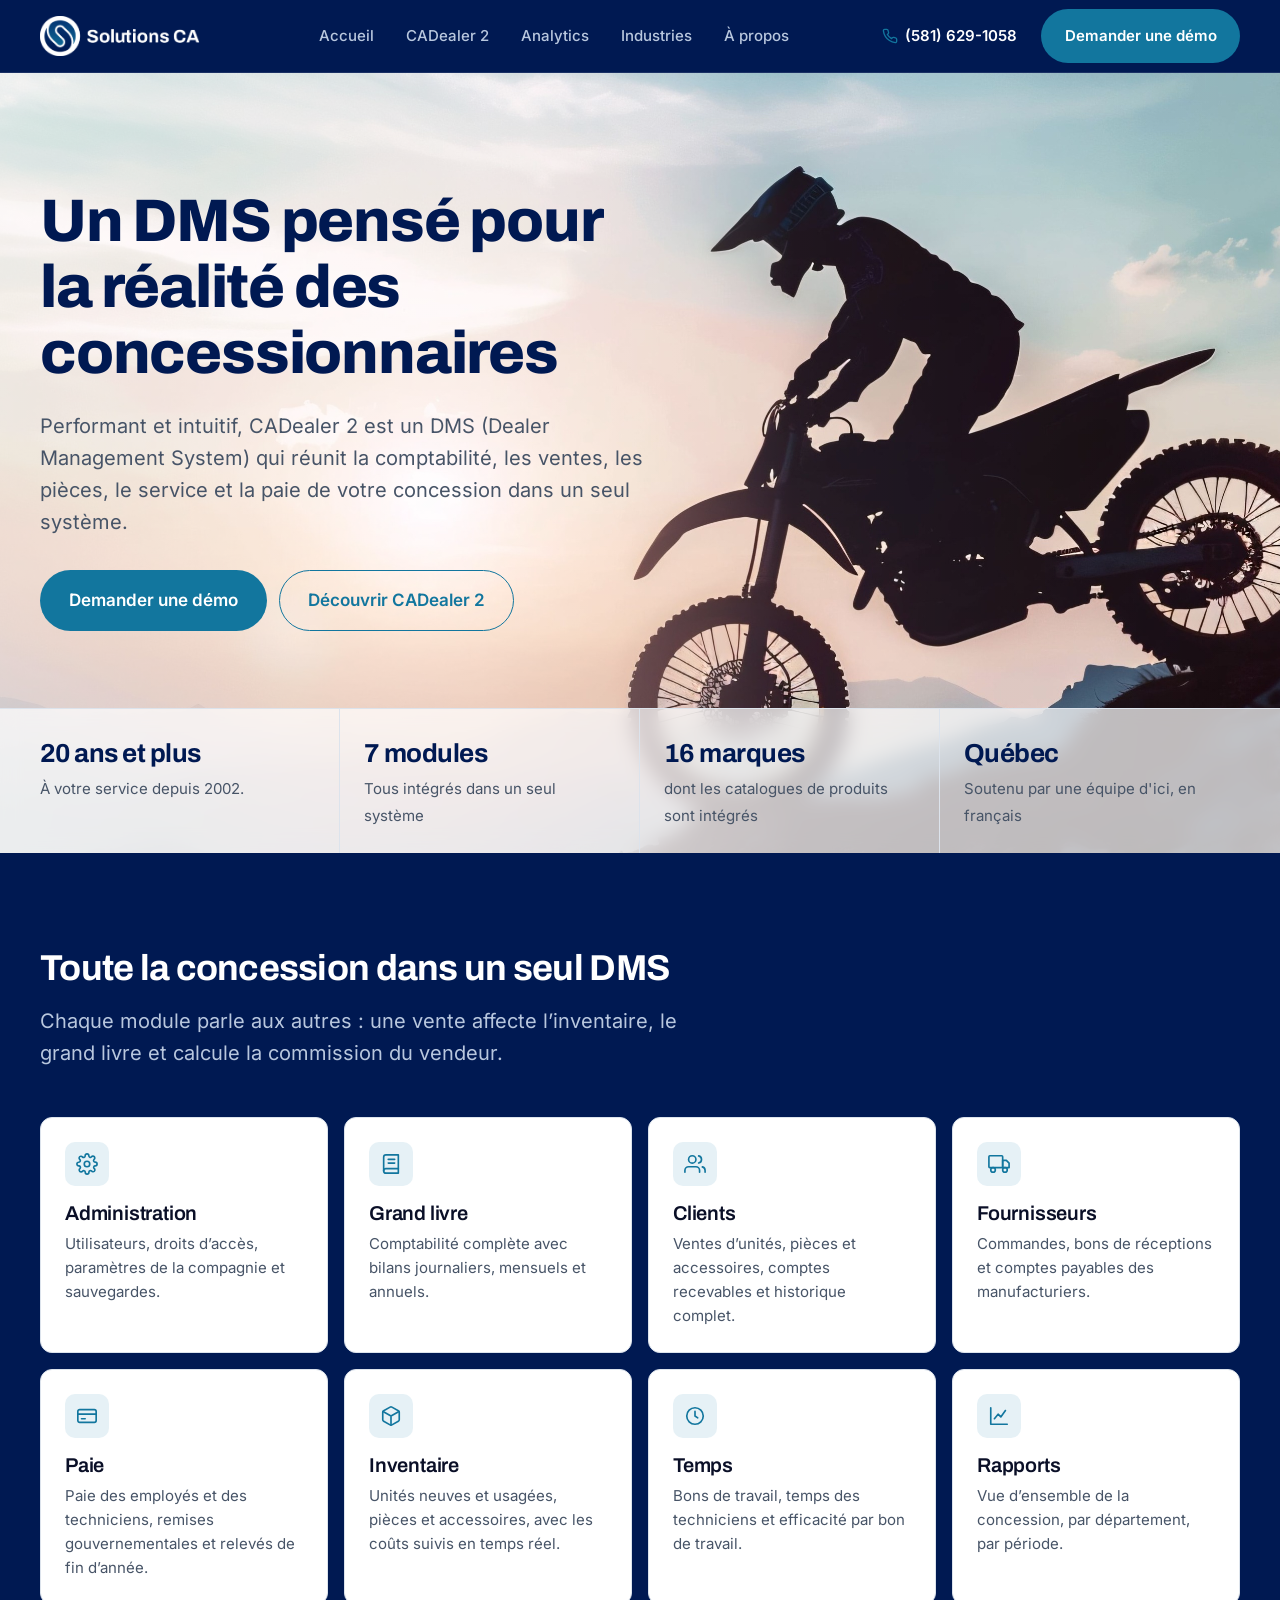
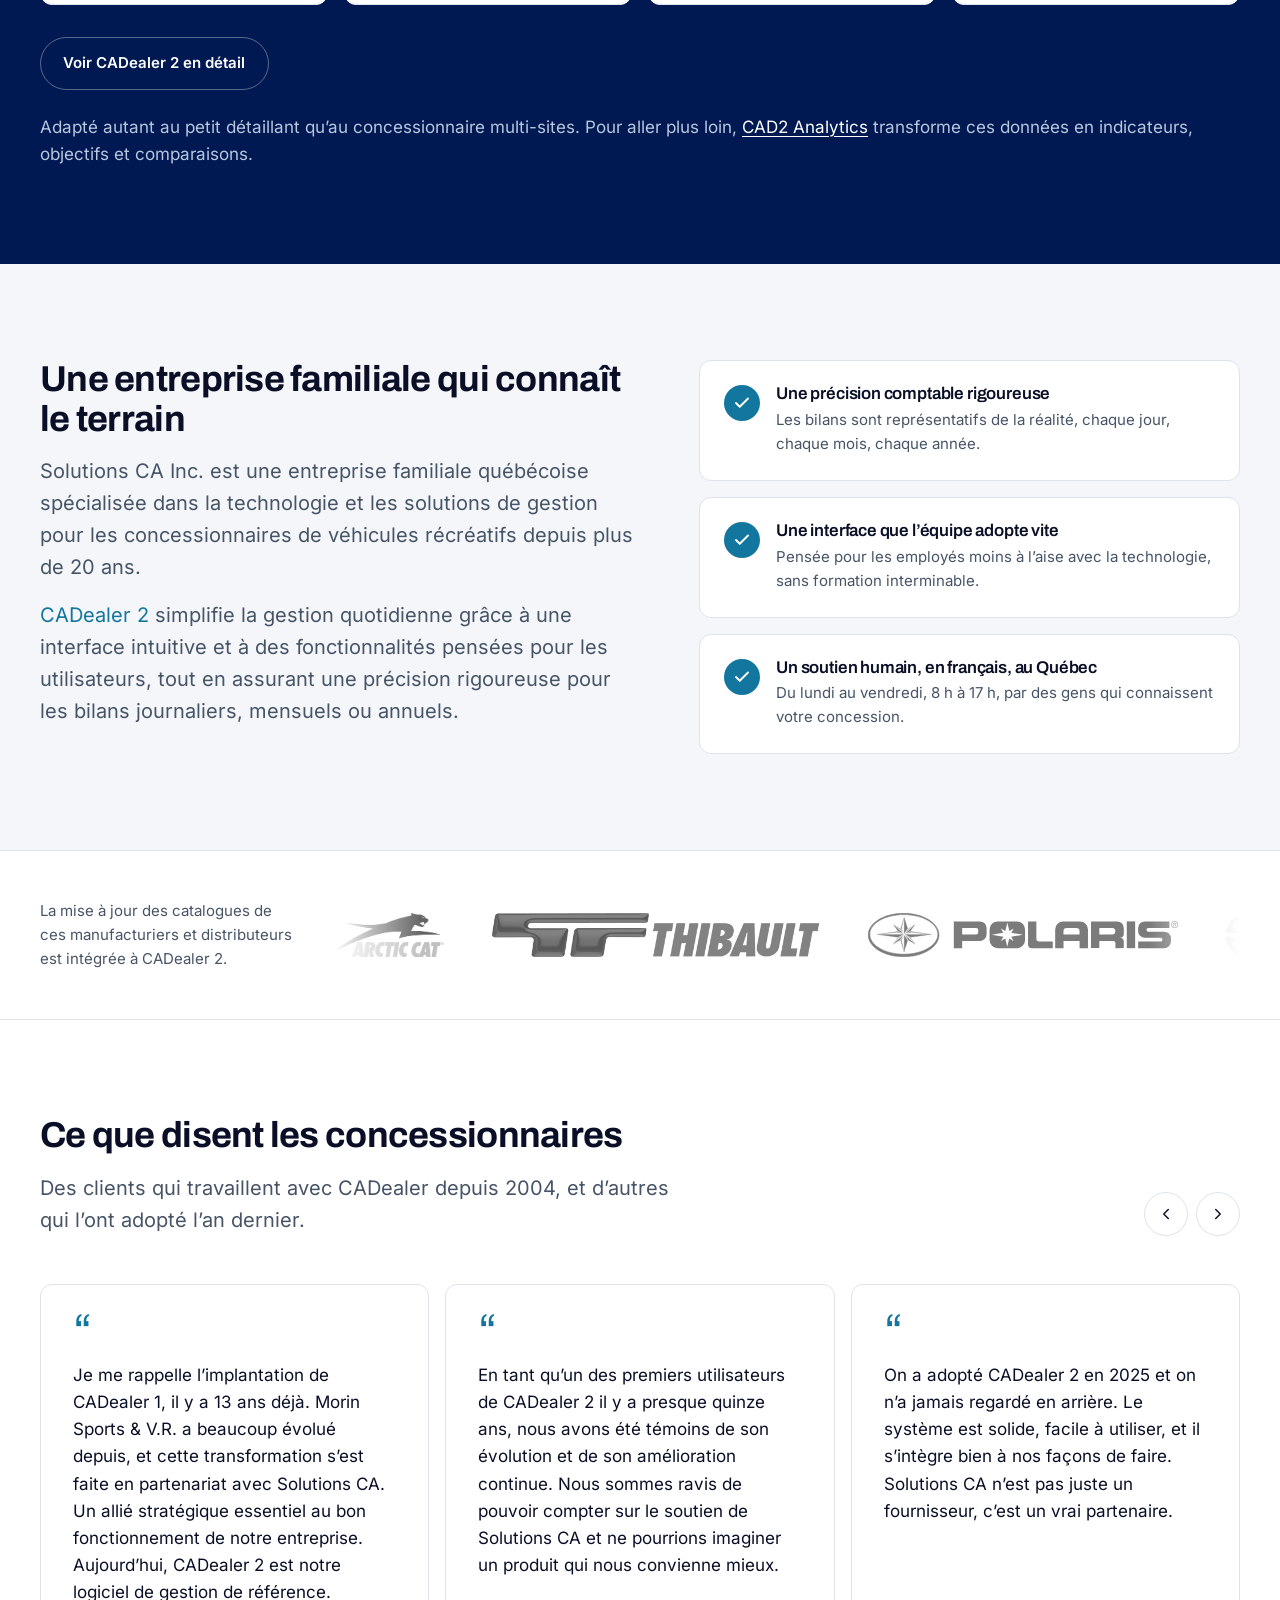
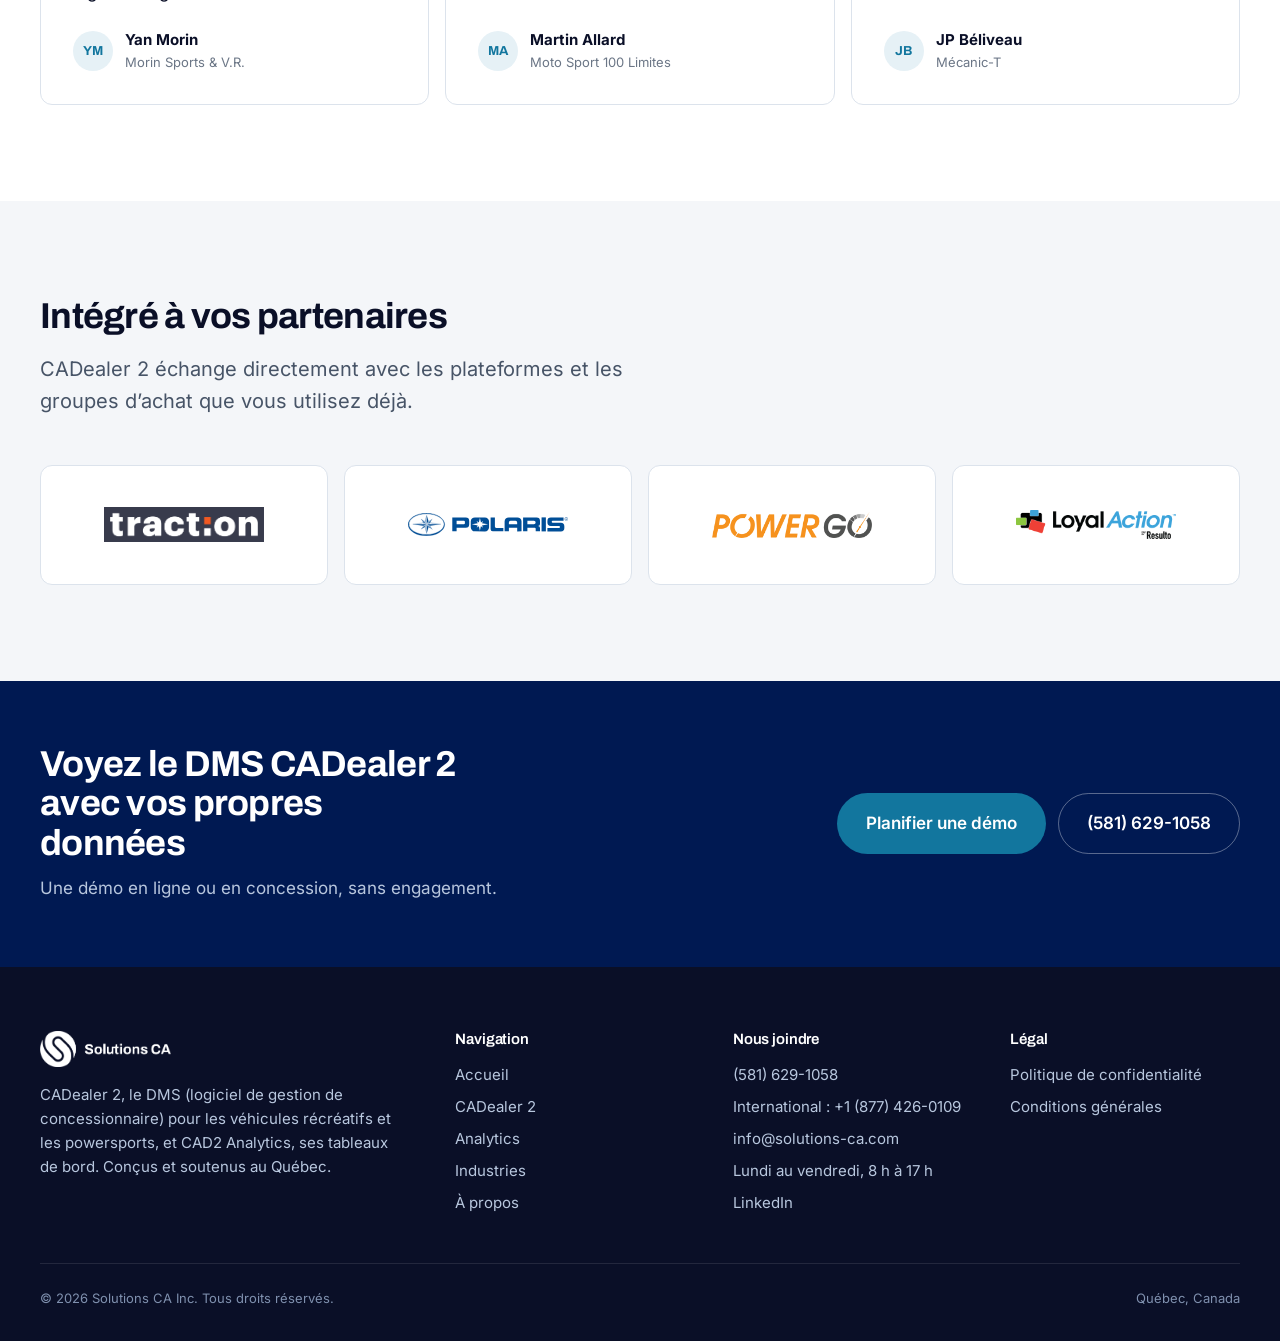
==== commit 137b2351: "Accueil : hero en fond blanc avec photo pleine largeur, section Modules en marine Co-Authored-By: Cl" ====
--- a/index.html
+++ b/index.html
@@ -53,7 +53,7 @@
 <main>
 
   <!-- HERO -->
-  <section class="hero">
+  <section class="hero hero-light">
     <div class="hero-media" aria-hidden="true"></div>
     <div class="container">
       <div class="hero-inner">
@@ -78,7 +78,7 @@
   </section>
 
   <!-- MODULES -->
-  <section class="section" id="modules">
+  <section class="section section-navy" id="modules">
     <div class="container">
       <div class="section-head">
         <h2>Toute la concession dans un seul DMS</h2>
--- a/css/styles.css
+++ b/css/styles.css
@@ -3,7 +3,7 @@
    Un seul fichier, organisé en couches :
    1. Tokens   2. Base   3. Composants partagés   4. Header / Footer
    5. Accueil  6. CADealer 2  7. À propos  8. Démo  9. Industries
-   10. Pages légales  11. Heros centrés  12. Analytics
+   10. Pages légales  11. Heros centrés  12. Analytics  13. Accueil inversé
    Règle de couleur : marine = texte et bandes sombres ; teal = l'unique
    accent (CTA, liens, icônes). Pas d'autre couleur d'accent.
    ===================================================================== */
@@ -680,3 +680,41 @@
   .lb-prev { left: var(--space-2); }
   .lb-next { right: var(--space-2); }
 }
+
+/* ───────────── 13. ACCUEIL — HERO CLAIR + MODULES EN MARINE ───────────── */
+/* Variante inversée de l'accueil : le hero passe en blanc, la section Modules prend la marine. */
+.hero-light { background: var(--bg); color: var(--text); }
+.hero-light .hero-media { opacity: 1; }
+.hero-light .hero-media::after { background: linear-gradient(180deg, rgba(255,255,255,.05), rgba(255,255,255,.3)); }
+.hero-light h1 { color: var(--navy); }
+.hero-light p.lede { color: var(--text-2); }
+.hero-light .btn-ghost { color: var(--teal); border-color: var(--teal); }
+.hero-light .btn-ghost:hover { background: var(--teal-soft); color: var(--teal-hover); border-color: var(--teal); }
+.hero-light .hero-facts { border-top-color: var(--line); background: rgba(255,255,255,.72); }
+.hero-light .hero-facts li { border-right-color: var(--line); }
+.hero-light .hero-facts strong { color: var(--navy); }
+.hero-light .hero-facts span { color: var(--text-2); }
+@media (max-width: 960px) {
+  .hero-light .hero-media { opacity: .6; }
+  .hero-light .hero-facts li { border-bottom-color: var(--line); }
+}
+
+.section-navy { background: var(--navy); color: var(--on-dark); }
+.section-navy h2 { color: #fff; }
+.section-navy .section-head p { color: var(--on-dark-2); }
+.section-navy .modules-foot p { color: var(--on-dark-2); }
+.section-navy .modules-foot p a { color: #fff; text-decoration: underline; text-underline-offset: 3px; }
+.section-navy .btn-outline { color: #fff; border-color: rgba(255,255,255,.35); }
+.section-navy .btn-outline:hover { background: rgba(255,255,255,.08); border-color: #fff; color: #fff; }
+/* Grand écran : la photo couvre tout le hero, avec un voile blanc dégradé à gauche
+   pour garder le titre lisible. Sur mobile, la règle de la section 5 s'applique. */
+@media (min-width: 961px) {
+  .hero-light .hero-media {
+    width: 100%; inset: 0;
+    background-position: 70% center;
+    -webkit-mask-image: none; mask-image: none;
+  }
+  .hero-light .hero-media::after {
+    background: linear-gradient(90deg, rgba(255,255,255,.6) 0%, rgba(255,255,255,.35) 38%, rgba(255,255,255,.05) 62%, rgba(255,255,255,0) 100%);
+  }
+}
